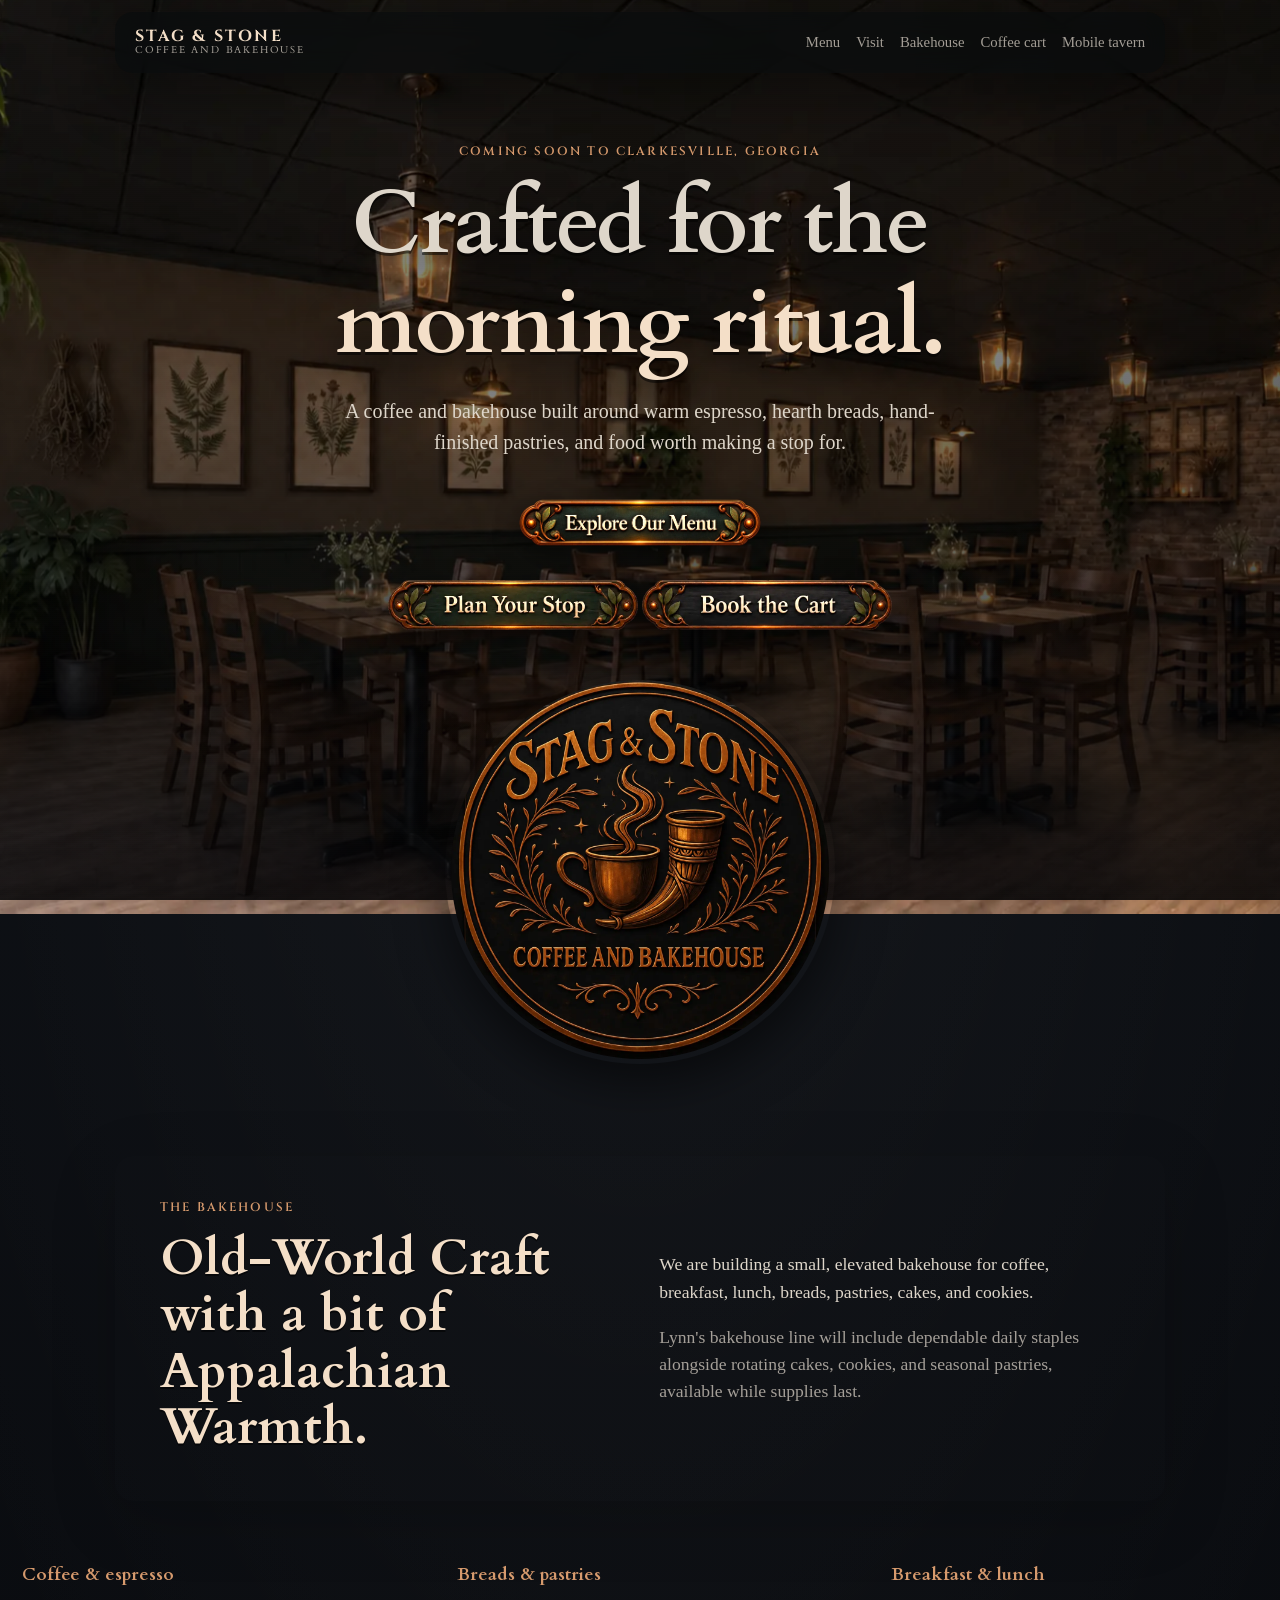
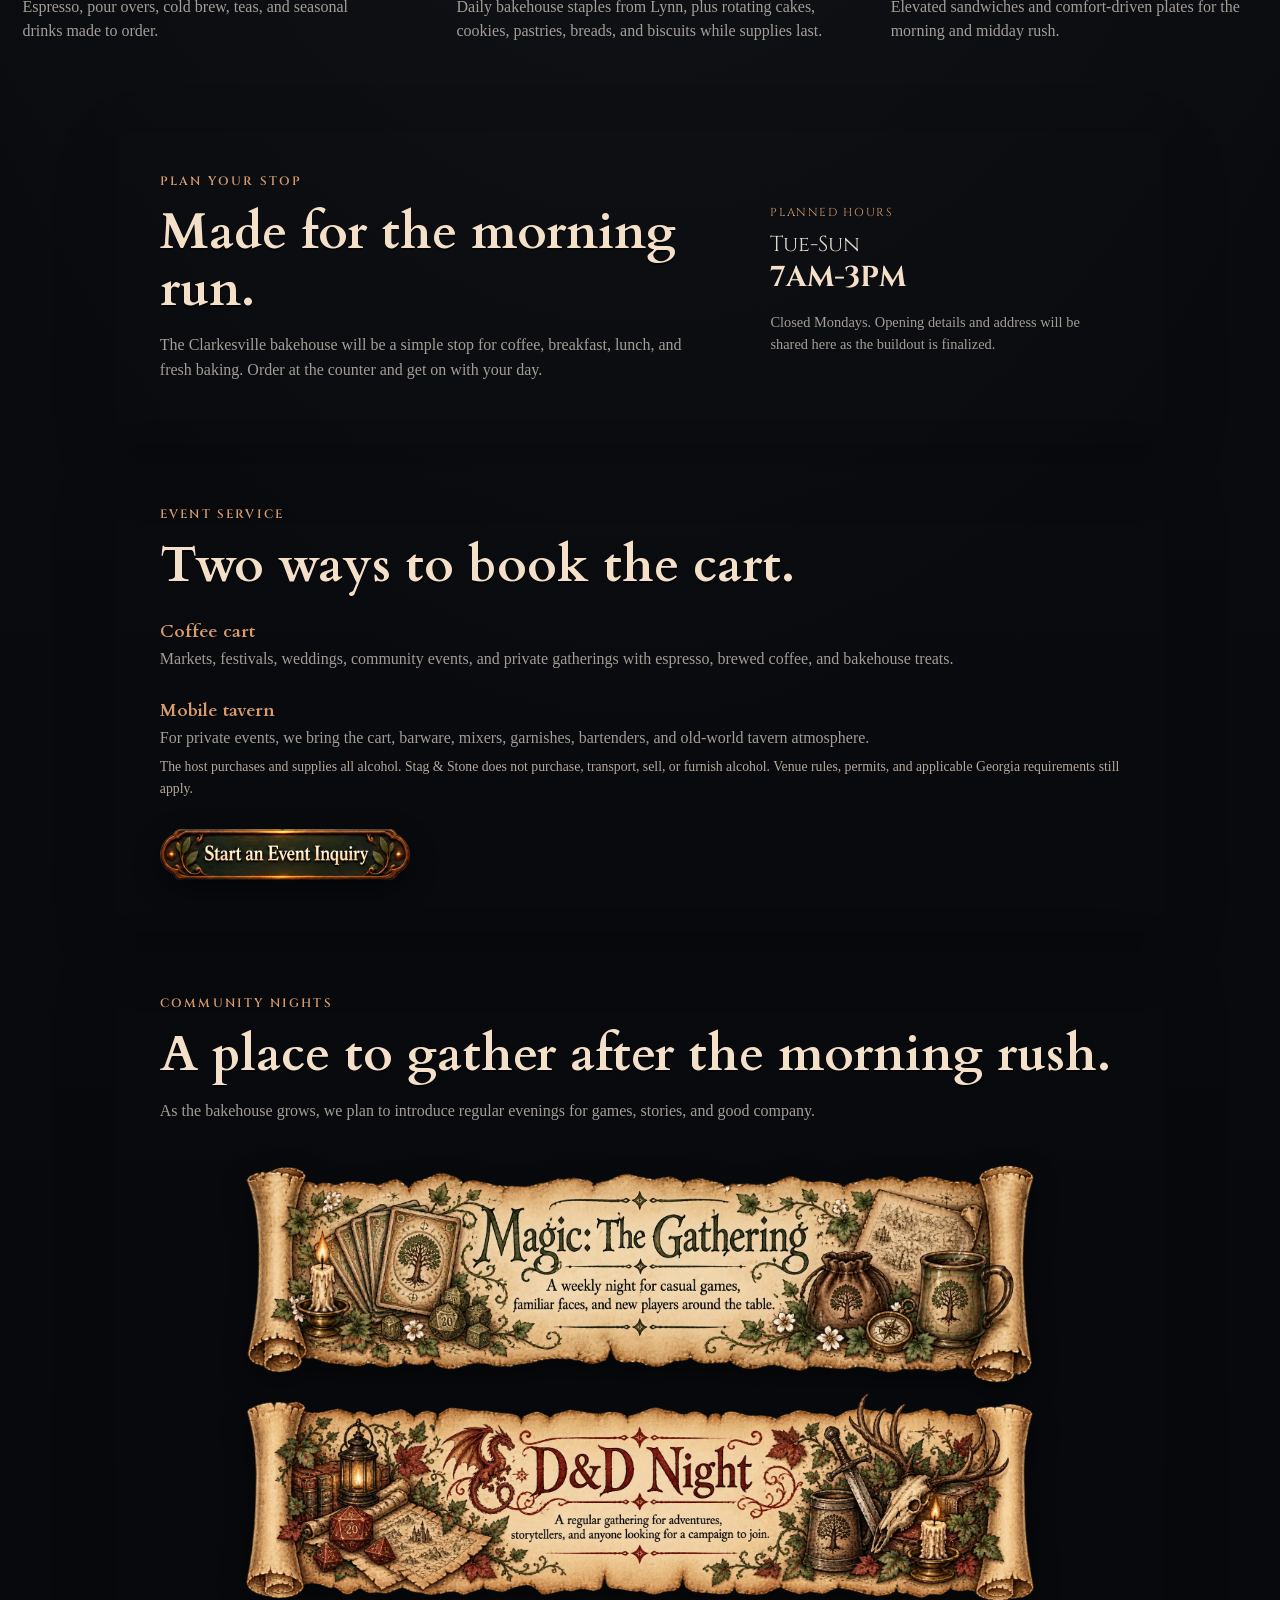
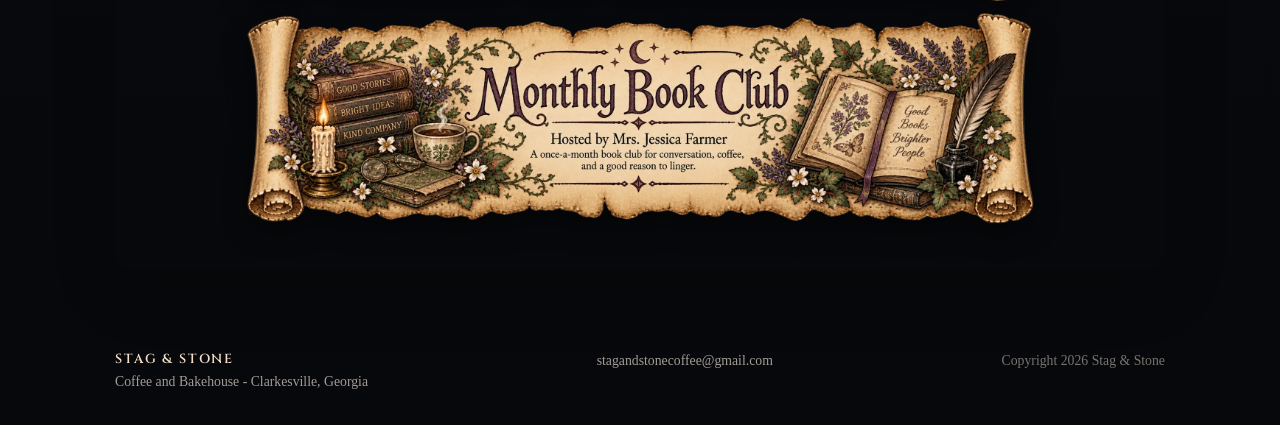
==== index.html @ 7a2a57c0 "Use matching Explore Our Menu WebP sticker on homepage" ====
<!doctype html>
<html lang="en">
<head>
  <meta charset="utf-8" />
  <meta name="viewport" content="width=device-width, initial-scale=1, viewport-fit=cover" />

  <title>Stag &amp; Stone Coffee and Bakehouse | Clarkesville, Georgia</title>

  <meta
    name="description"
    content="Stag & Stone Coffee and Bakehouse is a takeaway-first Appalachian bakehouse coming soon to Clarkesville, Georgia, with elevated coffee, breads, pastries, breakfast, lunch, and event carts."
  />

  <meta name="theme-color" content="#14120f" />

  <link rel="canonical" href="https://stagandstonecoffee.com/" />

  <link rel="icon" type="image/webp" href="stag-thumbs/favicon.webp" />
  <link rel="apple-touch-icon" href="stag-thumbs/icon-192.webp" />
  <link rel="manifest" href="manifest.webmanifest" />

  <link rel="preconnect" href="https://fonts.googleapis.com" />
  <link rel="preconnect" href="https://fonts.gstatic.com" crossorigin />

  <link
    href="https://fonts.googleapis.com/css2?family=Cinzel:wght@500;600;700&family=Cardo:wght@400;700&display=swap"
    rel="stylesheet"
  />

  <link rel="stylesheet" href="styles.css?v=4" />
</head>

<body>

  <!-- Background -->
  <div class="page-bg" aria-hidden="true"></div>
  <div class="veil" aria-hidden="true"></div>

  <!-- Floating dust -->
  <div class="dust" aria-hidden="true">
    <span></span>
    <span></span>
    <span></span>
    <span></span>
    <span></span>
    <span></span>
    <span></span>
    <span></span>
    <span></span>
    <span></span>
    <span></span>
    <span></span>
  </div>


  <!-- =====================================================
       HEADER
       ===================================================== -->

  <header class="site-header">

    <a
      class="brand"
      href="#top"
      aria-label="Stag and Stone home"
    >
      <span class="brand-name">Stag &amp; Stone</span>
      <span class="brand-sub">Coffee and Bakehouse</span>
    </a>

    <nav class="nav" aria-label="Primary navigation">
      <a href="menu.html">Menu</a>
      <a href="#visit">Visit</a>
      <a href="bakehouse.html">Bakehouse</a>
      <a href="coffee-cart.html">Coffee cart</a>
      <a href="mobile-tavern.html">Mobile tavern</a>
    </nav>

  </header>


  <!-- =====================================================
       MAIN
       ===================================================== -->

  <main id="top">


    <!-- =====================================================
         HERO
         ===================================================== -->

    <section class="hero section-shell">

      <div class="hero-copy">

        <p class="eyebrow">
          Coming soon to Clarkesville, Georgia
        </p>

        <h1>
          Crafted for the<br />
          <em>morning ritual.</em>
        </h1>

        <p class="hero-lede">
          A coffee and bakehouse built around warm espresso,
          hearth breads, hand-finished pastries, and food worth
          making a stop for.
        </p>

        <div class="hero-primary-action">
          <a class="image-button" href="menu.html">
            <img
              src="stag-buttons/menu-button.webp"
              alt="Explore our menu"
            />
          </a>
        </div>

        <div class="hero-actions">

          <a
            class="image-button"
            href="#visit"
          >
            <img
              src="stag-buttons/plan-your-stop.webp"
              alt="Plan your stop"
            />
          </a>

          <a
            class="image-button"
            href="#events"
          >
            <img
              src="stag-buttons/book-the-cart.webp"
              alt="Book the cart"
            />
          </a>

        </div>

      </div>


      <div
        class="hero-mark"
        aria-label="Stag and Stone Coffee and Bakehouse"
      >
        <img
          src="assets/s&amp;s-logo-new.webp"
          alt="Stag and Stone Coffee and Bakehouse"
        />
      </div>

    </section>


    <!-- =====================================================
         BAKEHOUSE INTRO
         ===================================================== -->

    <section
      class="section-shell intro"
      id="bakehouse"
    >

      <div class="section-heading">

        <p class="eyebrow">
          The bakehouse
        </p>

        <h2>
          Old-World Craft with a bit of Appalachian Warmth.
        </h2>

      </div>


      <div class="intro-copy">

        <p>
          We are building a small, elevated bakehouse for
          coffee, breakfast, lunch, breads, pastries, cakes,
          and cookies.
        </p>

        <p class="muted">
          Lynn's bakehouse line will include dependable daily
          staples alongside rotating cakes, cookies, and seasonal
          pastries, available while supplies last.
        </p>

      </div>

    </section>


    <!-- =====================================================
         WHAT WE SERVE
         ===================================================== -->

    <section
      class="section-shell cards"
      aria-label="What we serve"
    >

      <article class="card">

        <h3>
          Coffee &amp; espresso
        </h3>

        <p>
          Espresso, pour overs, cold brew, teas, and seasonal
          drinks made to order.
        </p>

      </article>


      <article class="card">

        <h3>
          Breads &amp; pastries
        </h3>

        <p>
          Daily bakehouse staples from Lynn, plus rotating cakes,
          cookies, pastries, breads, and biscuits while supplies last.
        </p>

      </article>


      <article class="card">

        <h3>
          Breakfast &amp; lunch
        </h3>

        <p>
          Elevated sandwiches and comfort-driven plates for the
          morning and midday rush.
        </p>

      </article>

    </section>


    <!-- =====================================================
         VISIT
         ===================================================== -->

    <section
      class="section-shell visit-block"
      id="visit"
    >

      <div>

        <p class="eyebrow">
          Plan your stop
        </p>

        <h2>
          Made for the morning run.
        </h2>

        <p class="muted">
          The Clarkesville bakehouse will be a simple stop for
          coffee, breakfast, lunch, and fresh baking. Order at
          the counter and get on with your day.
        </p>

      </div>


      <div class="hours-card">

        <p class="hours-label">
          Planned hours
        </p>

        <p class="hours">
          Tue-Sun<br />
          <strong>7AM-3PM</strong>
        </p>

        <p class="muted small">
          Closed Mondays. Opening details and address will be shared here as the
          buildout is finalized.
        </p>

      </div>

    </section>


    <!-- =====================================================
         EVENT SERVICE
         ===================================================== -->

    <section
      class="section-shell events-block"
      id="events"
    >

      <div class="events-copy">

        <p class="eyebrow">
          Event service
        </p>

        <h2>
          Two ways to book the cart.
        </h2>


        <div class="event-option">

          <h3>
            Coffee cart
          </h3>

          <p>
            Markets, festivals, weddings, community events, and
            private gatherings with espresso, brewed coffee, and
            bakehouse treats.
          </p>

        </div>


        <div class="event-option">

          <h3>
            Mobile tavern
          </h3>

          <p>
            For private events, we bring the cart, barware, mixers,
            garnishes, bartenders, and old-world tavern atmosphere.
          </p>

          <p class="fine-print">
            The host purchases and supplies all alcohol.
            Stag &amp; Stone does not purchase, transport, sell,
            or furnish alcohol. Venue rules, permits, and applicable
            Georgia requirements still apply.
          </p>

        </div>


        <a
          class="image-button image-button-inline"
          href="mailto:stagandstonecoffee@gmail.com?subject=Stag%20%26%20Stone%20Event%20Inquiry"
        >
          <img
            src="stag-buttons/start-event-inquiry.webp"
            alt="Start an event inquiry"
          />
        </a>

      </div>

    </section>


    <!-- =====================================================
         COMMUNITY NIGHTS
         ===================================================== -->

    <section
      class="section-shell events-block community-block"
      id="community"
    >

      <div class="events-copy community-copy">

        <p class="eyebrow">
          Community nights
        </p>

        <h2>
          A place to gather after the morning rush.
        </h2>

        <p class="muted">
          As the bakehouse grows, we plan to introduce regular
          evenings for games, stories, and good company.
        </p>


        <!-- Community scrolls -->

        <div class="community-scrolls">

          <div
            class="community-scroll"
            data-mobile-poster="assets/mtg-night-mobile.webp"
            data-poster-alt="Magic: The Gathering community night"
          >
            <img
              src="assets/mtg-night.webp"
              alt="Magic: The Gathering — a weekly night for casual games, familiar faces, and new players around the table."
              loading="lazy"
            />
          </div>


          <div
            class="community-scroll"
            data-mobile-poster="assets/dnd-night-mobile.webp"
            data-poster-alt="Dungeons and Dragons community night"
          >
            <img
              src="assets/dnd-night.webp"
              alt="Dungeons and Dragons Night — a regular gathering for adventurers, storytellers, and anyone looking for a campaign to join."
              loading="lazy"
            />
          </div>


          <div
            class="community-scroll"
            data-mobile-poster="assets/book-club-mobile.webp"
            data-poster-alt="Monthly Book Club hosted by Mrs. Jessica Farmer"
          >
            <img
              src="assets/book-club.webp"
              alt="Monthly Book Club hosted by Mrs. Jessica Farmer — conversation, coffee, and a good reason to linger."
              loading="lazy"
            />
          </div>

        </div>

      </div>

    </section>

  </main>


  <!-- =====================================================
       MOBILE COMMUNITY MODAL
       ===================================================== -->

  <div
    class="community-modal"
    id="community-modal"
    aria-hidden="true"
  >

    <div
      class="community-modal-backdrop"
      data-community-close
    ></div>

    <div
      class="community-modal-dialog"
      role="dialog"
      aria-modal="true"
      aria-label="Community night details"
    >

      <button
        class="community-modal-close"
        type="button"
        aria-label="Close community night details"
      >
        <img
          src="assets/x-button.webp"
          alt=""
          aria-hidden="true"
        />
      </button>

      <div class="community-modal-scroll">

        <img
          class="community-modal-poster"
          id="community-modal-poster"
          src=""
          alt=""
        />

      </div>

    </div>

  </div>


  <!-- =====================================================
       FOOTER
       ===================================================== -->

  <footer class="site-footer">

    <div>

      <span class="footer-brand">
        STAG &amp; STONE
      </span>

      <span class="footer-sub">
        Coffee and Bakehouse - Clarkesville, Georgia
      </span>

    </div>


    <a href="mailto:stagandstonecoffee@gmail.com">
      stagandstonecoffee@gmail.com
    </a>


    <span class="copyright">
      Copyright <span id="year"></span> Stag &amp; Stone
    </span>

  </footer>


  <!-- =====================================================
       JS
       ===================================================== -->

  <script>
    document.getElementById("year").textContent =
      new Date().getFullYear();


    /* =====================================================
       MOBILE COMMUNITY NIGHT MODAL
       ===================================================== */

    const communityModal =
      document.getElementById("community-modal");

    const communityModalPoster =
      document.getElementById("community-modal-poster");

    const communityModalClose =
      document.querySelector(".community-modal-close");

    const communityModalBackdrop =
      document.querySelector(".community-modal-backdrop");

    const communityScrolls =
      document.querySelectorAll(".community-scroll");

    const communityMobileQuery =
      window.matchMedia("(max-width: 540px)");

    let lastCommunityTrigger = null;


    function openCommunityModal(scroll) {

      if (!communityMobileQuery.matches) {
        return;
      }

      const posterSource =
        scroll.dataset.mobilePoster;

      const posterAlt =
        scroll.dataset.posterAlt ||
        "Community night details";

      if (!posterSource) {
        return;
      }

      lastCommunityTrigger = scroll;

      communityModalPoster.src =
        posterSource;

      communityModalPoster.alt =
        posterAlt;

      communityModal.classList.add("is-open");

      communityModal.setAttribute(
        "aria-hidden",
        "false"
      );

      document.body.classList.add(
        "community-modal-open"
      );

      communityModalClose.focus();
    }


    function closeCommunityModal() {

      if (
        !communityModal.classList.contains("is-open")
      ) {
        return;
      }

      communityModal.classList.remove("is-open");

      communityModal.setAttribute(
        "aria-hidden",
        "true"
      );

      document.body.classList.remove(
        "community-modal-open"
      );

      communityModalPoster.src = "";
      communityModalPoster.alt = "";

      if (
        lastCommunityTrigger &&
        communityMobileQuery.matches
      ) {
        lastCommunityTrigger = null;
      }
    }


    communityScrolls.forEach((scroll) => {

      scroll.addEventListener(
        "click",
        function () {
          openCommunityModal(scroll);
        }
      );

    });


    communityModalClose.addEventListener(
      "click",
      closeCommunityModal
    );


    communityModalBackdrop.addEventListener(
      "click",
      closeCommunityModal
    );


    document.addEventListener(
      "keydown",
      function (event) {

        if (
          event.key === "Escape" &&
          communityModal.classList.contains("is-open")
        ) {
          closeCommunityModal();
        }

      }
    );


    communityMobileQuery.addEventListener(
      "change",
      function (event) {

        if (
          !event.matches &&
          communityModal.classList.contains("is-open")
        ) {
          closeCommunityModal();
        }

      }
    );

  </script>

  <script src="site-refresh.js?v=2"></script>
</body>
</html>
---- styles.css ----
:root {
  --ink: #ded6ca;
  --muted: rgba(222, 214, 202, .72);
  --copper-light: #f4dfc8;
  --copper: #d69a6d;
  --copper-dark: #89442f;
  --bg: #07080b;
  --panel: rgba(6, 8, 10, .67);
  --line: rgba(230, 191, 154, .22);
  --max: 1050px;
  --radius: 18px;
}

* {
  box-sizing: border-box;
}

html {
  scroll-behavior: smooth;
}

body {
  min-width: 320px;
  margin: 0;
  overflow-x: hidden;
  color: var(--ink);
  background:
    radial-gradient(
      120% 90% at 50% 12%,
      rgba(255,255,255,.05),
      transparent 60%
    ),
    linear-gradient(
      180deg,
      #0b0e13,
      var(--bg)
    );
  font-family: ui-serif, Georgia, "Times New Roman", serif;
  line-height: 1.55;
}

body::before {
  content: "";
  position: fixed;
  inset: 0;
  z-index: -1;
  pointer-events: none;
  opacity: .13;
  background:
    repeating-linear-gradient(
      0deg,
      rgba(255,255,255,.03) 0 1px,
      rgba(0,0,0,.03) 1px 2px
    ),
    repeating-linear-gradient(
      90deg,
      rgba(255,255,255,.02) 0 1px,
      rgba(0,0,0,.02) 1px 3px
    );
}


/* =========================================================
   PAGE BACKGROUNDS
   ========================================================= */

.page-bg {
  position: fixed;
  inset: 0;
  z-index: -4;
  background:
    url("assets/inside-web-bg.webp")
    center / cover no-repeat;
  filter:
    brightness(1.16)
    saturate(.92)
    contrast(1.02);
  transform: scale(1.03);
}

.cart-page .page-bg {
  background-image: url("assets/coffee-mobile-bg.png");
}

.tavern-page .page-bg {
  background-image: url("assets/mobile-tavern-bg.webp");
}

.veil {
  position: fixed;
  inset: 0;
  z-index: -3;
  background:
    linear-gradient(
      180deg,
      rgba(3,4,5,.34),
      rgba(5,6,8,.62) 78%,
      rgba(7,8,11,.82) 100%
    );
}

.veil::after {
  content: "";
  position: absolute;
  inset: 0;
  background:
    radial-gradient(
      circle at 50% 15%,
      transparent 0 32%,
      rgba(0,0,0,.30) 84%
    );
}


/* =========================================================
   DUST
   ========================================================= */

.dust {
  position: fixed;
  inset: 0;
  z-index: 8;
  pointer-events: none;
  overflow: hidden;
}

.dust span {
  position: absolute;
  border-radius: 50%;
  opacity: 0;
  animation:
    dustFloat 24s linear infinite,
    dustColor 6s ease-in-out infinite;
  will-change: transform, opacity, background;
}

.dust span:nth-child(1) {
  top: 12%;
  left: 18%;
  --i: 1;
}

.dust span:nth-child(2) {
  top: 28%;
  left: 72%;
  --i: 2;
}

.dust span:nth-child(3) {
  top: 46%;
  left: 35%;
  --i: 3;
}

.dust span:nth-child(4) {
  top: 60%;
  left: 10%;
  --i: 4;
}

.dust span:nth-child(5) {
  top: 70%;
  left: 55%;
  --i: 5;
}

.dust span:nth-child(6) {
  top: 18%;
  left: 50%;
  --i: 6;
}

.dust span:nth-child(7) {
  top: 40%;
  left: 82%;
  --i: 7;
}

.dust span:nth-child(8) {
  top: 78%;
  left: 28%;
  --i: 8;
}

.dust span:nth-child(9) {
  top: 32%;
  left: 5%;
  --i: 9;
}

.dust span:nth-child(10) {
  top: 84%;
  left: 68%;
  --i: 10;
}

.dust span:nth-child(11) {
  top: 8%;
  left: 40%;
  --i: 11;
}

.dust span:nth-child(12) {
  top: 52%;
  left: 92%;
  --i: 12;
}

.dust span:nth-child(1),
.dust span:nth-child(4),
.dust span:nth-child(9) {
  width: 2px;
  height: 2px;
  background: rgba(255,255,255,.6);
  box-shadow: 0 0 4px rgba(255,255,255,.45);
  filter: blur(.6px);
  animation-duration: 28s, 8s;
  animation-delay:
    calc(-1s * var(--i)),
    calc(-1s * var(--i));
}

.dust span:nth-child(2),
.dust span:nth-child(5),
.dust span:nth-child(7),
.dust span:nth-child(10) {
  width: 3px;
  height: 3px;
  background: rgba(245,225,185,.8);
  box-shadow: 0 0 6px rgba(245,225,185,.55);
  animation-duration: 24s, 6s;
  animation-delay:
    calc(-1.5s * var(--i)),
    calc(-1s * var(--i));
}

.dust span:nth-child(3),
.dust span:nth-child(6),
.dust span:nth-child(8),
.dust span:nth-child(11),
.dust span:nth-child(12) {
  width: 5px;
  height: 5px;
  background: rgba(250,235,200,.9);
  box-shadow:
    0 0 10px rgba(250,235,200,.85),
    0 0 18px rgba(0,0,0,.6);
  filter: blur(0);
  animation-duration: 20s, 6s;
  animation-delay:
    calc(-2s * var(--i)),
    calc(-1s * var(--i));
}

@keyframes dustFloat {
  0% {
    transform: translate3d(0,0,0) scale(.8);
    opacity: 0;
  }

  10% {
    opacity: 1;
  }

  50% {
    opacity: .55;
    transform: translate3d(30px,-40px,0) scale(1);
  }

  100% {
    transform: translate3d(90px,-140px,0) scale(1.1);
    opacity: 0;
  }
}

@keyframes dustColor {
  0% {
    background: rgba(255,255,255,.9);
  }

  25% {
    background: rgba(250,230,180,.9);
  }

  50% {
    background: rgba(255,255,255,.8);
  }

  75% {
    background: rgba(250,230,180,.9);
  }

  100% {
    background: rgba(255,255,255,.9);
  }
}


/* =========================================================
   GLOBAL
   ========================================================= */

a {
  color: inherit;
}

.site-header,
.hero,
.intro,
.visit-block,
.events-block,
.story-block,
.service-grid,
.service-section,
.tavern-stage {
  width: min(var(--max), calc(100% - 2rem));
  margin-left: auto;
  margin-right: auto;
}


/* =========================================================
   BAKEHOUSE PAGE SHELL
   ========================================================= */

.bakehouse-page .section-shell {
  width: min(var(--max), calc(100% - 2rem));
  margin-left: auto;
  margin-right: auto;
}


/* =========================================================
   BAKEHOUSE — OPEN / PANEL-FREE LAYOUT

   bakehouse.html contains older page-specific panel styles.
   These rules intentionally override them so the page
   content sits directly over the Bakehouse background.
   Individual bake carousel cards remain intact.
   ========================================================= */

.bakehouse-page .bakehouse-hero-inner {
  padding: 0;

  border: 0;
  border-radius: 0;

  background: transparent;

  backdrop-filter: none;
  -webkit-backdrop-filter: none;

  box-shadow: none;
}

.bakehouse-page .order-card {
  padding: 0;

  border: 0;
  border-radius: 0;

  background: transparent;

  backdrop-filter: none;
  -webkit-backdrop-filter: none;

  box-shadow: none;
}


/* =========================================================
   HEADER
   ========================================================= */

.site-header {
  position: sticky;
  top: 12px;
  z-index: 10;
  display: flex;
  justify-content: space-between;
  align-items: center;
  gap: 1.5rem;
  margin-top: 12px;
  padding: 1rem 1.25rem;
  border: 0;
  border-radius: var(--radius);
  background: rgba(9, 12, 13, .64);
  backdrop-filter: blur(12px);
  -webkit-backdrop-filter: blur(12px);
  box-shadow: 0 18px 60px rgba(0,0,0,.45);
}

.brand {
  display: grid;
  text-decoration: none;
  text-transform: uppercase;
  letter-spacing: .14em;
}

.brand-name {
  color: var(--copper-light);
  font: 700 1rem/1.05 Cinzel, serif;
}

.brand-sub {
  color: var(--muted);
  font: .62rem/1.2 Cardo, serif;
  letter-spacing: .18em;
}

.nav {
  display: flex;
  flex-wrap: wrap;
  justify-content: flex-end;
  gap: 1rem;
  color: var(--muted);
  font-size: .92rem;
}

.nav a {
  text-decoration: none;
}

.nav a:hover,
.nav a:focus-visible,
.nav a[aria-current="page"] {
  color: var(--copper-light);
}


/* =========================================================
   HERO / TYPOGRAPHY
   ========================================================= */

.hero,
.service-hero,
.tavern-stage {
  min-height: min(720px, calc(100vh - 90px));
  display: grid;
  align-items: center;
  padding: 4.5rem 2rem;
  text-align: center;
}

.hero-copy,
.service-hero-copy {
  width: min(760px, 100%);
  margin: auto;
}

.eyebrow {
  margin: 0 0 .9rem;
  color: var(--copper);
  font: 600 .76rem/1.2 Cinzel, serif;
  letter-spacing: .18em;
  text-transform: uppercase;
}

h1,
h2,
h3 {
  margin: 0;
  font-family: Cardo, Georgia, serif;
  font-weight: 700;
  line-height: 1.12;
  text-transform: none;
}

h1 {
  font-size: clamp(2.9rem, 7vw, 5.8rem);
  letter-spacing: -.02em;
  text-shadow:
    0 3px 0 rgba(0,0,0,.5),
    0 18px 34px rgba(0,0,0,.65);
}

h1 em {
  color: var(--copper-light);
  font-style: normal;
}

h2 {
  color: var(--copper-light);
  font-size: clamp(1.8rem, 4vw, 3.15rem);
  text-shadow: 0 2px 0 rgba(0,0,0,.55);
}

h3 {
  color: var(--copper);
  font-size: 1.1rem;
}

.hero-lede {
  max-width: 620px;
  margin: 1.35rem auto 0;
  color: var(--ink);
  font-size: clamp(1.05rem, 1.7vw, 1.25rem);
}

.hero-mark {
  width: clamp(280px, 34vw, 390px);
  margin: 2.25rem auto 0;
  padding: .35rem;
  border: 0;
  border-radius: 50%;
  background: transparent;
  box-shadow: 0 18px 48px rgba(0,0,0,.52);
}

.hero-mark img {
  display: block;
  width: 100%;
  height: auto;
  border-radius: 50%;
}


/* =========================================================
   IMAGE BUTTONS
   ========================================================= */

.image-button {
  display: inline-block;
  width: clamp(180px, 24vw, 250px);
  line-height: 0;
  text-decoration: none;
  filter:
    brightness(1.14)
    saturate(1.08)
    drop-shadow(0 9px 14px rgba(0,0,0,.46));
  transition:
    transform .2s ease,
    filter .2s ease;
}

.image-button img {
  display: block;
  width: 100%;
  height: auto;
}

.image-button:hover,
.image-button:focus-visible {
  transform: translateY(-3px) scale(1.015);
  filter:
    brightness(1.24)
    saturate(1.12)
    drop-shadow(0 12px 18px rgba(0,0,0,.54));
}

.image-button-inline {
  margin-top: 1rem;
}



/* Match the homepage menu CTA to the existing ornate sticker buttons. */
.hero-primary-action {
  display: flex;
  justify-content: center;
  margin-top: 1.7rem;
}

.hero .hero-actions {
  margin-top: .7rem;
}

@media (max-width: 540px) {
  .hero-primary-action {
    margin-top: 1.35rem;
  }
}

/* =========================================================
   STANDARD BUTTONS
   ========================================================= */

.button {
  display: inline-flex;
  align-items: center;
  justify-content: center;
  min-height: 2.8rem;
  padding: .7rem 1.1rem;
  border: 0;
  border-radius: 999px;
  font: 600 .76rem/1 Cinzel, serif;
  letter-spacing: .09em;
  text-decoration: none;
  text-transform: uppercase;
  transition:
    transform .2s ease,
    background .2s ease;
}

.button:hover,
.button:focus-visible {
  transform: translateY(-2px);
}

.button-copper {
  color: #17100c;
  background: var(--copper);
}

.button-copper:hover,
.button-copper:focus-visible {
  background: var(--copper-light);
}

.button-quiet {
  color: var(--ink);
  background: rgba(4,6,8,.44);
}

.button-quiet:hover,
.button-quiet:focus-visible {
  background: rgba(49,62,52,.66);
}


/* =========================================================
   HOME / GENERAL SECTIONS
   ========================================================= */

.intro,
.visit-block,
.events-block,
.story-block,
.service-section,
.tavern-stage,
.service-hero-copy {
  margin-top: 1.25rem;
  padding: clamp(1.35rem, 4vw, 2.8rem);
  border: 0;
  border-radius: var(--radius);
  background: transparent;
  box-shadow: 0 18px 65px rgba(0,0,0,.18);
}

.intro {
  display: grid;
  grid-template-columns: 1fr 1fr;
  gap: 2.4rem;
  align-items: center;
}

.intro-copy {
  max-width: 480px;
  font-size: 1.1rem;
}

.muted {
  color: var(--muted);
}

.cards,
.service-grid {
  display: grid;
  grid-template-columns: repeat(3, 1fr);
  gap: 1.4rem;
  margin-top: 1.25rem;
  overflow: hidden;
  border: 0;
  border-radius: var(--radius);
  background: transparent;
}

.card,
.service-card {
  min-height: 190px;
  padding: 1.4rem;
  background: transparent;
}

.card h3,
.service-card h3 {
  margin-top: 1.4rem;
}

.card p,
.service-card p {
  margin: .6rem 0 0;
  color: var(--muted);
}

.visit-block {
  display: grid;
  grid-template-columns: 1.2fr .8fr;
  gap: 2rem;
  align-items: center;
}

.visit-block h2,
.events-copy h2,
.story-copy h2,
.service-section h2 {
  margin-bottom: .85rem;
}

.hours-card {
  padding: 1.35rem;
  border-left: 0;
  background: transparent;
}

.hours-label {
  margin: 0;
  color: var(--copper);
  font: .72rem Cinzel, serif;
  letter-spacing: .14em;
  text-transform: uppercase;
}

.hours {
  margin: .7rem 0;
  font: 1.35rem/1.3 Cinzel, serif;
}

.hours strong {
  color: var(--copper-light);
  font-size: 1.8rem;
}

.small {
  font-size: .9rem;
}

.events-block,
.story-block {
  display: block;
}

.event-option {
  padding: .9rem 0;
}

.event-option p {
  margin: .35rem 0 0;
  color: var(--muted);
}

.fine-print {
  color: #b6a89b !important;
  font-size: .86rem !important;
}


/* =========================================================
   FOOTER
   ========================================================= */

.site-footer {
  display: flex;
  flex-wrap: wrap;
  justify-content: space-between;
  gap: 1rem 2rem;
  width: min(var(--max), calc(100% - 2rem));
  margin: 3.5rem auto 0;
  padding: 1.6rem 0 2rem;
  border-top: 0;
  color: var(--muted);
  font-size: .86rem;
}

.footer-brand {
  display: block;
  color: var(--copper-light);
  font: 600 .82rem Cinzel, serif;
  letter-spacing: .14em;
}

.footer-sub {
  display: block;
  margin-top: .2rem;
}

.site-footer a {
  text-decoration: none;
}

.site-footer a:hover,
.site-footer a:focus-visible {
  color: var(--copper-light);
}

.copyright {
  color: rgba(222,214,202,.52);
}


/* =========================================================
   SERVICE PAGES
   ========================================================= */

.service-page .service-hero {
  min-height: min(650px, calc(100vh - 90px));
  align-items: center;
  text-align: center;
}

.service-page .service-hero-copy {
  margin: auto;
}

.service-page .service-hero-copy .hero-lede {
  margin-left: auto;
}

.service-page .hero-actions {
  justify-content: center;
}

.tavern-stage {
  min-height: min(650px, calc(100vh - 90px));
  margin-top: 1.25rem;
  background: transparent;
}

.tavern-stage .service-hero-copy {
  margin: 0 auto;
  text-align: center;
  background: transparent;
}

.tavern-stage .hero-lede {
  margin-left: auto;
}

.tavern-stage .hero-actions {
  justify-content: center;
}

.service-columns {
  display: grid;
  grid-template-columns: 1fr 1fr;
  gap: 2.5rem;
  align-items: start;
}

.service-list {
  margin: 0;
  padding: 0;
  list-style: none;
}

.service-list li {
  padding: .65rem 0;
  color: var(--muted);
}

.service-list li + li {
  margin-top: .2rem;
}

.legal-note {
  margin-top: 1rem;
  padding: .9rem 0;
  background: transparent;
  color: var(--muted);
  font-size: .88rem;
}


/* =========================================================
   ACCESSIBILITY
   ========================================================= */

:focus-visible {
  outline: 2px solid var(--copper-light);
  outline-offset: 4px;
}


/* =========================================================
   MENU PAGE
   ========================================================= */

.menu-page {
  --menu-ink: #27281e;
  --menu-muted: #565747;
  --menu-green: #465438;
  --menu-green-dark: #29351f;
  --menu-gold: #866c43;
}


/* Menu background */

.menu-page .page-bg {
  background-image: url("assets/menu-page-bg.webp");
  background-position: center top;
  background-size: cover;
  background-repeat: no-repeat;

  filter:
    brightness(1.04)
    saturate(.94)
    contrast(.98);

  transform: scale(1.015);
}


/* Keep the generated artwork visible */

.menu-page .veil {
  background:
    linear-gradient(
      180deg,
      rgba(245,238,220,.01),
      rgba(229,217,192,.045)
    );
}

.menu-page .veil::after {
  display: none;
}

.menu-page::before {
  opacity: .025;
}


/* Header remains dark */

.menu-page .site-header {
  background: rgba(12, 16, 13, .76);

  backdrop-filter: blur(14px);
  -webkit-backdrop-filter: blur(14px);

  box-shadow:
    0 15px 42px rgba(32,25,16,.30);
}


/* =========================================================
   MENU HERO
   ========================================================= */

.menu-hero {
  width: min(var(--max), calc(100% - 2rem));
  margin: 0 auto;

  padding:
    clamp(4.5rem, 9vw, 7rem)
    1.5rem
    2.5rem;

  text-align: center;
}

.menu-hero .eyebrow {
  color: var(--menu-green);
}

.menu-hero h1 {
  color: var(--menu-green-dark);

  font-size:
    clamp(3.1rem, 8vw, 5.8rem);

  text-shadow:
    0 1px 0 rgba(255,255,255,.45),
    0 6px 20px rgba(70,55,30,.14);
}

.menu-hero-copy {
  width: min(620px, 100%);
  margin: 1rem auto 0;

  color: var(--menu-muted);

  font-family:
    Cardo,
    Georgia,
    serif;

  font-size: 1.08rem;
}


/* =========================================================
   MENU CATEGORY NAVIGATION
   ========================================================= */

.menu-jump-wrap {
  position: sticky;
  top: 102px;
  z-index: 9;

  width: min(900px, calc(100% - 3rem));

  margin:
    0
    auto
    2rem;
}

.menu-jump {
  display: flex;
  justify-content: center;
  align-items: center;

  gap: .35rem 1rem;

  padding: .58rem 1rem;

  overflow-x: auto;

  border:
    1px solid
    rgba(221,203,168,.12);

  border-radius: 999px;

  background:
    rgba(18,22,17,.58);

  backdrop-filter: blur(10px);
  -webkit-backdrop-filter: blur(10px);

  box-shadow:
    0 6px 18px rgba(36,28,17,.14);

  scrollbar-width: none;
}

.menu-jump::-webkit-scrollbar {
  display: none;
}

.menu-jump a {
  flex: 0 0 auto;

  color:
    rgba(244,236,220,.88);

  font:
    600
    .64rem/1
    Cinzel,
    serif;

  letter-spacing: .1em;

  text-decoration: none;
  text-transform: uppercase;
  white-space: nowrap;

  transition:
    color .2s ease,
    transform .2s ease,
    text-shadow .2s ease;
}

.menu-jump a:hover,
.menu-jump a:focus-visible {
  color: #fff4dd;

  transform:
    translateY(-1px);

  text-shadow:
    0 0 8px
    rgba(244,223,200,.24);
}


/* =========================================================
   MENU CONTENT
   ========================================================= */

.menu-shell {
  width: min(var(--max), calc(100% - 2rem));
  margin: 0 auto;
  padding-bottom: 2rem;
}

.menu-section {
  position: relative;

  margin:
    0
    0
    clamp(3rem, 7vw, 5rem);

  scroll-margin-top: 180px;
}


/* =========================================================
   MENU SECTION HEADINGS
   ========================================================= */

.menu-section-heading {
  width: min(720px, 100%);

  margin:
    0
    auto
    1.15rem;

  text-align: center;
}

.menu-section-heading .eyebrow {
  margin-bottom: .45rem;
  color: var(--menu-gold);
}

.menu-section-heading h2 {
  color: var(--menu-green-dark);

  font-size:
    clamp(2rem, 5vw, 3.2rem);

  text-shadow:
    0 1px 0 rgba(255,255,255,.38),
    0 4px 12px rgba(74,57,34,.10);
}

.menu-section-note {
  margin: .5rem auto 0;

  color: var(--menu-muted);

  font-family:
    Cardo,
    Georgia,
    serif;

  font-size: .95rem;
  font-style: italic;
}


/* =========================================================
   TRANSPARENT BLURRED MENU PANELS
   ========================================================= */

.menu-panel {
  position: relative;

  width: 100%;

  padding:
    clamp(1rem, 3vw, 2rem);

  background: transparent;

  backdrop-filter:
    blur(5px);

  -webkit-backdrop-filter:
    blur(5px);

  border: 0;
  border-radius: 24px;

  box-shadow:
    0 14px 36px rgba(68,51,29,.06);
}


/* =========================================================
   MENU CAROUSELS
   ========================================================= */

.menu-carousel {
  display: flex;
  align-items: stretch;

  width: 100%;

  gap: clamp(.9rem, 2vw, 1.4rem);

  padding:
    .65rem
    .35rem
    1.15rem;

  overflow-x: auto;
  overflow-y: visible;

  scroll-snap-type: x mandatory;
  scroll-padding-inline: .35rem;

  overscroll-behavior-x: contain;

  -webkit-overflow-scrolling: touch;

  scrollbar-width: none;
}

.menu-carousel::-webkit-scrollbar {
  display: none;
}


/* =========================================================
   MENU CAROUSEL CARDS
   Desktop: approximately three visible
   ========================================================= */

.menu-item-graphic {
  flex:
    0
    0
    calc((100% - 2.8rem) / 3);

  min-width: 0;

  display: flex;
  align-items: center;
  justify-content: center;

  padding: .3rem;

  scroll-snap-align: start;
  scroll-snap-stop: normal;

  border-radius: 18px;
}


/* =========================================================
   FINISHED MENU ARTWORK
   ========================================================= */

.menu-item-graphic img {
  display: block;

  width: 100%;
  height: auto;

  margin: auto;

  object-fit: contain;
  object-position: center;

  border-radius: 14px;

  filter:
    drop-shadow(
      1px 0 0
      rgba(54,67,39,.58)
    )
    drop-shadow(
      -1px 0 0
      rgba(54,67,39,.58)
    )
    drop-shadow(
      0 1px 0
      rgba(54,67,39,.58)
    )
    drop-shadow(
      0 -1px 0
      rgba(54,67,39,.58)
    )
    drop-shadow(
      0 7px 10px
      rgba(42,32,19,.18)
    );

  transition:
    transform .22s ease,
    filter .22s ease;
}

.menu-item-graphic:hover img {
  transform:
    translateY(-3px)
    scale(1.018);

  filter:
    drop-shadow(
      1px 0 0
      rgba(46,61,34,.72)
    )
    drop-shadow(
      -1px 0 0
      rgba(46,61,34,.72)
    )
    drop-shadow(
      0 1px 0
      rgba(46,61,34,.72)
    )
    drop-shadow(
      0 -1px 0
      rgba(46,61,34,.72)
    )
    drop-shadow(
      0 10px 13px
      rgba(42,32,19,.22)
    );
}


/* =========================================================
   APOTHECARY SECTION
   ========================================================= */

.apothecary-section {
  position: relative;
}

.apothecary-mark {
  display: block;

  margin-bottom: .45rem;

  color:
    rgba(49,65,40,.76);

  font-size: 1.1rem;

  letter-spacing: .35em;
}

.apothecary-section .menu-section-heading h2 {
  color: #314229;
}

.apothecary-panel {
  backdrop-filter:
    blur(6px);

  -webkit-backdrop-filter:
    blur(6px);
}


/* =========================================================
   AVAILABILITY NOTE
   ========================================================= */

.menu-availability {
  width: min(720px, calc(100% - 1rem));

  margin:
    1rem
    auto
    0;

  padding:
    1rem
    1.25rem;

  color: var(--menu-muted);

  text-align: center;

  font-family:
    Cardo,
    Georgia,
    serif;

  font-size: .9rem;
  font-style: italic;

  border-top:
    1px solid
    rgba(57,68,44,.24);

  border-bottom:
    1px solid
    rgba(57,68,44,.24);

  backdrop-filter: blur(4px);
  -webkit-backdrop-filter: blur(4px);
}


/* =========================================================
   MENU FOOTER
   ========================================================= */

.menu-page .site-footer {
  color:
    rgba(37,38,28,.72);
}

.menu-page .footer-brand {
  color:
    var(--menu-green-dark);
}

.menu-page .site-footer a {
  color:
    var(--menu-green-dark);
}

.menu-page .site-footer a:hover,
.menu-page .site-footer a:focus-visible {
  color:
    #182012;
}

.menu-page .copyright {
  color:
    rgba(37,38,28,.54);
}


/* =========================================================
   RESPONSIVE — TABLET
   ========================================================= */

@media (max-width: 800px) {

  .site-header {
    position: sticky;
    top: 12px;

    display: block;

    text-align: center;
  }

  .brand {
    justify-items: center;
  }

  .nav {
    justify-content: center;

    margin-top: .75rem;

    gap: .75rem;

    font-size: .85rem;
  }

  .hero,
  .service-hero,
  .tavern-stage {
    min-height: auto;

    padding:
      3.7rem
      1.2rem;
  }

  .intro,
  .visit-block,
  .service-columns {
    grid-template-columns: 1fr;
  }

  .cards,
  .service-grid {
    grid-template-columns: 1fr;
  }

  .card,
  .service-card {
    min-height: auto;
  }

  .card h3,
  .service-card h3 {
    margin-top: .9rem;
  }

  .service-page .service-hero {
    text-align: center;
  }

  .service-page .service-hero-copy .hero-lede {
    margin-left: auto;
  }

  .service-page .hero-actions {
    justify-content: center;
  }

  .image-button {
    width: min(235px, 78vw);
  }


  /* MENU */

  .menu-hero {
    padding-top: 3.6rem;
  }

  .menu-jump-wrap {
    top: 126px;
  }

  .menu-section {
    scroll-margin-top: 205px;
  }


  /* Roughly 2.15 cards visible */

  .menu-carousel {
    gap: 1rem;

    padding:
      .55rem
      .25rem
      1rem;
  }

  .menu-item-graphic {
    flex:
      0
      0
      calc((100% - 1rem) / 2.15);
  }
}


/* =========================================================
   RESPONSIVE — MOBILE BACKGROUNDS
   ========================================================= */

@media (max-width: 700px) {

  .page-bg {
    background-image:
      url("assets/inside-mobile-bg.webp");
  }

  .cart-page .page-bg {
    background-image:
      url("assets/coffee-mobile-bg.png");
  }

  .tavern-page .page-bg {
    background-image:
      url("assets/mobile-tavern-bg.webp");
  }

  .menu-page .page-bg {
    background-image:
      url("assets/menu-page-bg.webp");

    background-position:
      center top;

    background-size:
      cover;

    background-repeat:
      no-repeat;
  }
}


/* =========================================================
   RESPONSIVE — PHONE
   ========================================================= */

@media (max-width: 540px) {

  h1 {
    font-size:
      clamp(
        2.55rem,
        12vw,
        4rem
      );
  }

  .site-footer {
    flex-direction: column;
    align-items: flex-start;
  }


  /* Larger S&S hero logo on phones */

  .hero-mark {
    width: min(310px, 84vw);
    margin-top: 2.25rem;
    padding: .25rem;
  }


  /* =====================================================
     LYNN'S BAKEHOUSE MOBILE
     ===================================================== */

  .bakehouse-page .section-shell {
    width: calc(100% - 2.7rem);
    margin-left: auto;
    margin-right: auto;
  }

  .bakehouse-page .bakehouse-hero {
    width: calc(100% - 2rem);
  }

  /*
    Keep the Bakehouse hero open on mobile.
    This overrides the page-level mobile panel styling
    inside bakehouse.html.
  */

  .bakehouse-page .bakehouse-hero-inner {
    padding: 0;

    border: 0;
    border-radius: 0;

    background: transparent;

    backdrop-filter: none;
    -webkit-backdrop-filter: none;

    box-shadow: none;
  }

  /*
    Helpful Details also stays panel-free.
  */

  .bakehouse-page .order-card {
    padding: 0;

    border: 0;
    border-radius: 0;

    background: transparent;

    backdrop-filter: none;
    -webkit-backdrop-filter: none;

    box-shadow: none;
  }

  .bakehouse-page .bakes-showcase {
    overflow: visible;
  }

  .bakehouse-page .bakes-track {
    margin-right: -1.35rem;
    padding-right: 14%;
  }


  /* MENU HERO */

  .menu-hero {
    width: calc(100% - 1rem);

    padding:
      3.2rem
      .6rem
      2rem;
  }

  .menu-hero h1 {
    font-size:
      clamp(
        2.7rem,
        13vw,
        4.2rem
      );
  }

  .menu-hero-copy {
    font-size: 1rem;
  }


  /* MENU NAV */

  .menu-jump-wrap {
    width: calc(100% - 1.5rem);

    top: 130px;

    margin-bottom: 1.5rem;
  }

  .menu-jump {
    justify-content: flex-start;

    gap: .85rem;

    padding:
      .62rem
      .85rem;

    border-radius: 12px;

    background:
      rgba(18,22,17,.60);
  }

  .menu-jump a {
    font-size: .61rem;
  }


  /* MENU CONTENT */

  .menu-shell {
    width: calc(100% - 1rem);
  }

  .menu-section {
    margin-bottom: 3.5rem;

    scroll-margin-top: 210px;
  }

  .menu-section-heading {
    padding:
      0
      .6rem;
  }

  .menu-section-heading h2 {
    font-size:
      clamp(
        1.9rem,
        9vw,
        2.65rem
      );
  }

  .menu-section-note {
    font-size: .88rem;
  }


  /* MENU PANEL */

  .menu-panel {
    width: 100%;

    padding:
      .75rem
      0;

    border-radius: 18px;

    backdrop-filter:
      blur(4px);

    -webkit-backdrop-filter:
      blur(4px);
  }


  /* MENU CAROUSEL
     Approximately 1.15 cards visible */

  .menu-carousel {
    gap: .8rem;

    padding:
      .5rem
      .35rem
      1rem;

    scroll-padding-inline: .35rem;
  }

  .menu-item-graphic {
    flex:
      0
      0
      86%;

    padding:
      .2rem
      .1rem;
  }

  .menu-item-graphic img {
    width: 100%;
    max-width: none;

    border-radius: 14px;
  }


  .menu-availability {
    font-size: .84rem;
  }
}


/* =========================================================
   VERY SMALL PHONES
   ========================================================= */

@media (max-width: 380px) {

  .menu-jump-wrap {
    top: 138px;
  }

  .menu-jump {
    gap: .75rem;
  }

  .menu-item-graphic {
    flex-basis: 85%;
  }
}


/* =========================================================
   REDUCED MOTION
   ========================================================= */

@media (prefers-reduced-motion: reduce) {

  html {
    scroll-behavior: auto;
  }

  .button,
  .image-button,
  .menu-item-graphic img,
  .menu-jump a {
    transition: none;
  }

  .dust span {
    animation: none;
    opacity: .78;
  }

  .menu-item-graphic:hover img {
    transform: none;
  }
}


/* =========================================================
   COMMUNITY NIGHT SCROLLS
   ========================================================= */

.community-block {
  overflow: hidden;
}

.community-copy {
  width: 100%;
}

.community-scrolls {
  display: flex;
  flex-direction: column;
  align-items: center;

  width: 100%;

  margin-top: 2rem;

  gap: .65rem;
}

.community-scroll {
  display: flex;
  align-items: center;
  justify-content: center;

  width: 100%;

  margin: 0 auto;
}

.community-scroll img {
  display: block;

  width: min(82%, 850px);
  max-width: 100%;
  height: auto;

  margin: 0 auto;

  object-fit: contain;

  filter:
    drop-shadow(
      0 10px 14px
      rgba(0,0,0,.42)
    );

  transition:
    transform .25s ease,
    filter .25s ease;
}

.community-scroll img:hover {
  transform:
    translateY(-3px)
    scale(1.01);

  filter:
    drop-shadow(
      0 14px 18px
      rgba(0,0,0,.50)
    );
}


/* =========================================================
   COMMUNITY SCROLLS — TABLET
   ========================================================= */

@media (max-width: 800px) {

  .community-scrolls {
    margin-top: 1.6rem;
    gap: .55rem;
  }

  .community-scroll img {
    width: min(92%, 760px);
  }
}


/* =========================================================
   COMMUNITY SCROLLS — PHONE
   ========================================================= */

@media (max-width: 540px) {

  .community-scrolls {
    width: 100%;

    margin-top: 1.4rem;

    gap: .35rem;
  }

  .community-scroll {
    width: 100%;
  }

  .community-scroll img {
    width: 100%;
    max-width: 100%;
  }
}


/* =========================================================
   COMMUNITY NIGHT MOBILE MODAL
   ========================================================= */

.community-modal {
  display: none;
}


/* =========================================================
   COMMUNITY MODAL — PHONE ONLY
   ========================================================= */

@media (max-width: 540px) {

  .community-scroll {
    cursor: pointer;
    -webkit-tap-highlight-color: transparent;
    touch-action: manipulation;
  }

  body.community-modal-open {
    overflow: hidden;
  }

  .community-modal {
    position: fixed;
    inset: 0;

    z-index: 1000;

    display: flex;
    align-items: center;
    justify-content: center;

    padding:
      max(.75rem, env(safe-area-inset-top))
      .65rem
      max(.75rem, env(safe-area-inset-bottom));

    visibility: hidden;
    opacity: 0;
    pointer-events: none;

    transition:
      opacity .22s ease,
      visibility .22s ease;
  }

  .community-modal.is-open {
    visibility: visible;
    opacity: 1;
    pointer-events: auto;
  }

  .community-modal-backdrop {
    position: absolute;
    inset: 0;

    background:
      rgba(3, 4, 3, .86);

    backdrop-filter: blur(7px);
    -webkit-backdrop-filter: blur(7px);
  }

  .community-modal-dialog {
    position: relative;
    z-index: 1;

    width: min(96vw, 520px);
    height: min(94dvh, 900px);

    transform:
      translateY(10px)
      scale(.985);

    opacity: 0;

    transition:
      transform .24s ease,
      opacity .24s ease;
  }

  .community-modal.is-open
  .community-modal-dialog {
    transform:
      translateY(0)
      scale(1);

    opacity: 1;
  }

  .community-modal-scroll {
    width: 100%;
    height: 100%;

    overflow-x: hidden;
    overflow-y: auto;

    overscroll-behavior: contain;

    -webkit-overflow-scrolling: touch;

    scrollbar-width: none;
  }

  .community-modal-scroll::-webkit-scrollbar {
    display: none;
  }

  .community-modal-poster {
    display: block;

    width: 100%;
    height: auto;

    margin: 0 auto;

    object-fit: contain;

    filter:
      drop-shadow(
        0 18px 30px
        rgba(0,0,0,.62)
      );
  }

  .community-modal-close {
    position: absolute;

    top: .35rem;
    right: .35rem;

    z-index: 5;

    width: 58px;
    height: 58px;

    margin: 0;
    padding: 0;

    border: 0;
    border-radius: 50%;

    background: transparent;

    cursor: pointer;

    -webkit-tap-highlight-color: transparent;

    filter:
      drop-shadow(
        0 5px 8px
        rgba(0,0,0,.48)
      );
  }

  .community-modal-close img {
    display: block;

    width: 100%;
    height: 100%;

    object-fit: contain;
  }

  .community-modal-close:active {
    transform: scale(.93);
  }

  .community-modal-close:focus-visible {
    outline:
      2px solid
      rgba(244,223,200,.92);

    outline-offset: 3px;
  }
}


/* =========================================================
   COMMUNITY MODAL — VERY SMALL PHONES
   ========================================================= */

@media (max-width: 380px) {

  .community-modal {
    padding-left: .4rem;
    padding-right: .4rem;
  }

  .community-modal-dialog {
    width: 98vw;
    height: 94dvh;
  }

  .community-modal-close {
    width: 52px;
    height: 52px;
  }
}


/* =========================================================
   COMMUNITY MODAL — REDUCED MOTION
   ========================================================= */

@media
(max-width: 540px) and
(prefers-reduced-motion: reduce) {

  .community-modal,
  .community-modal-dialog,
  .community-modal-close {
    transition: none;
  }
}
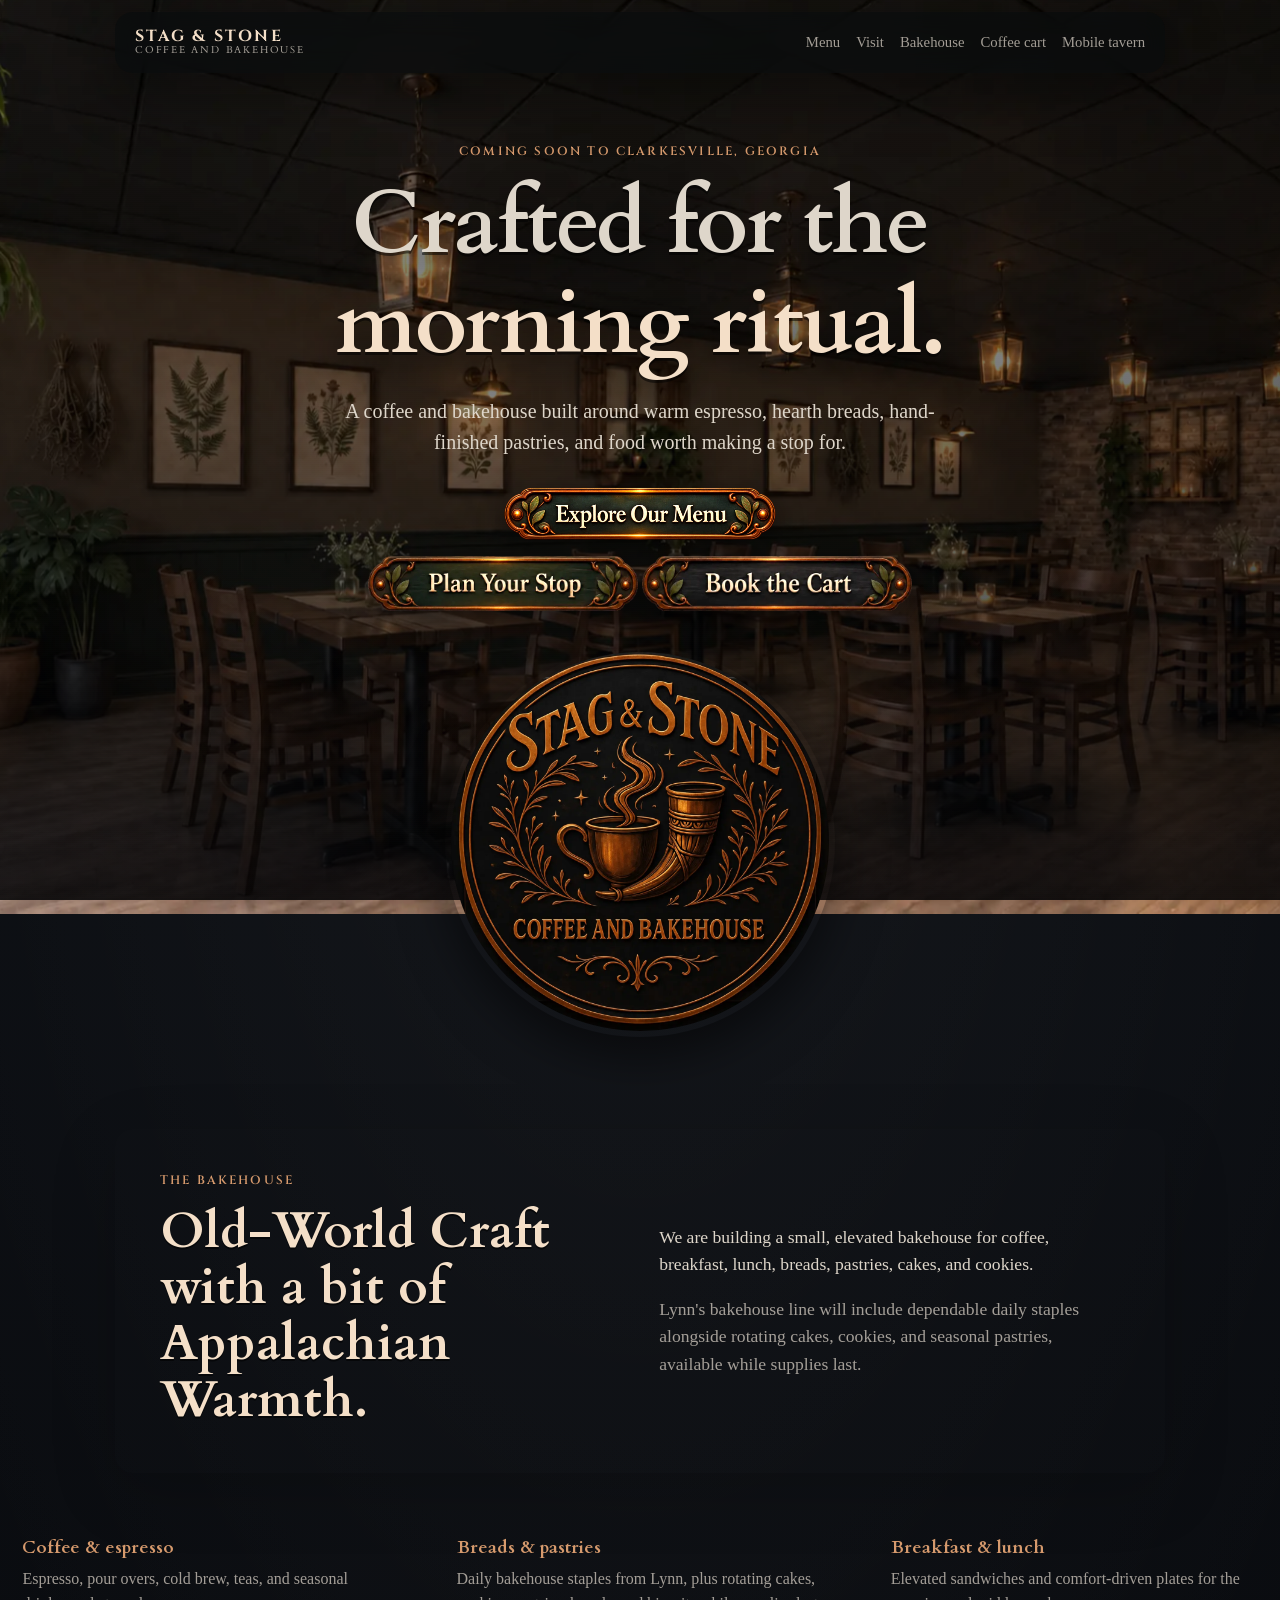
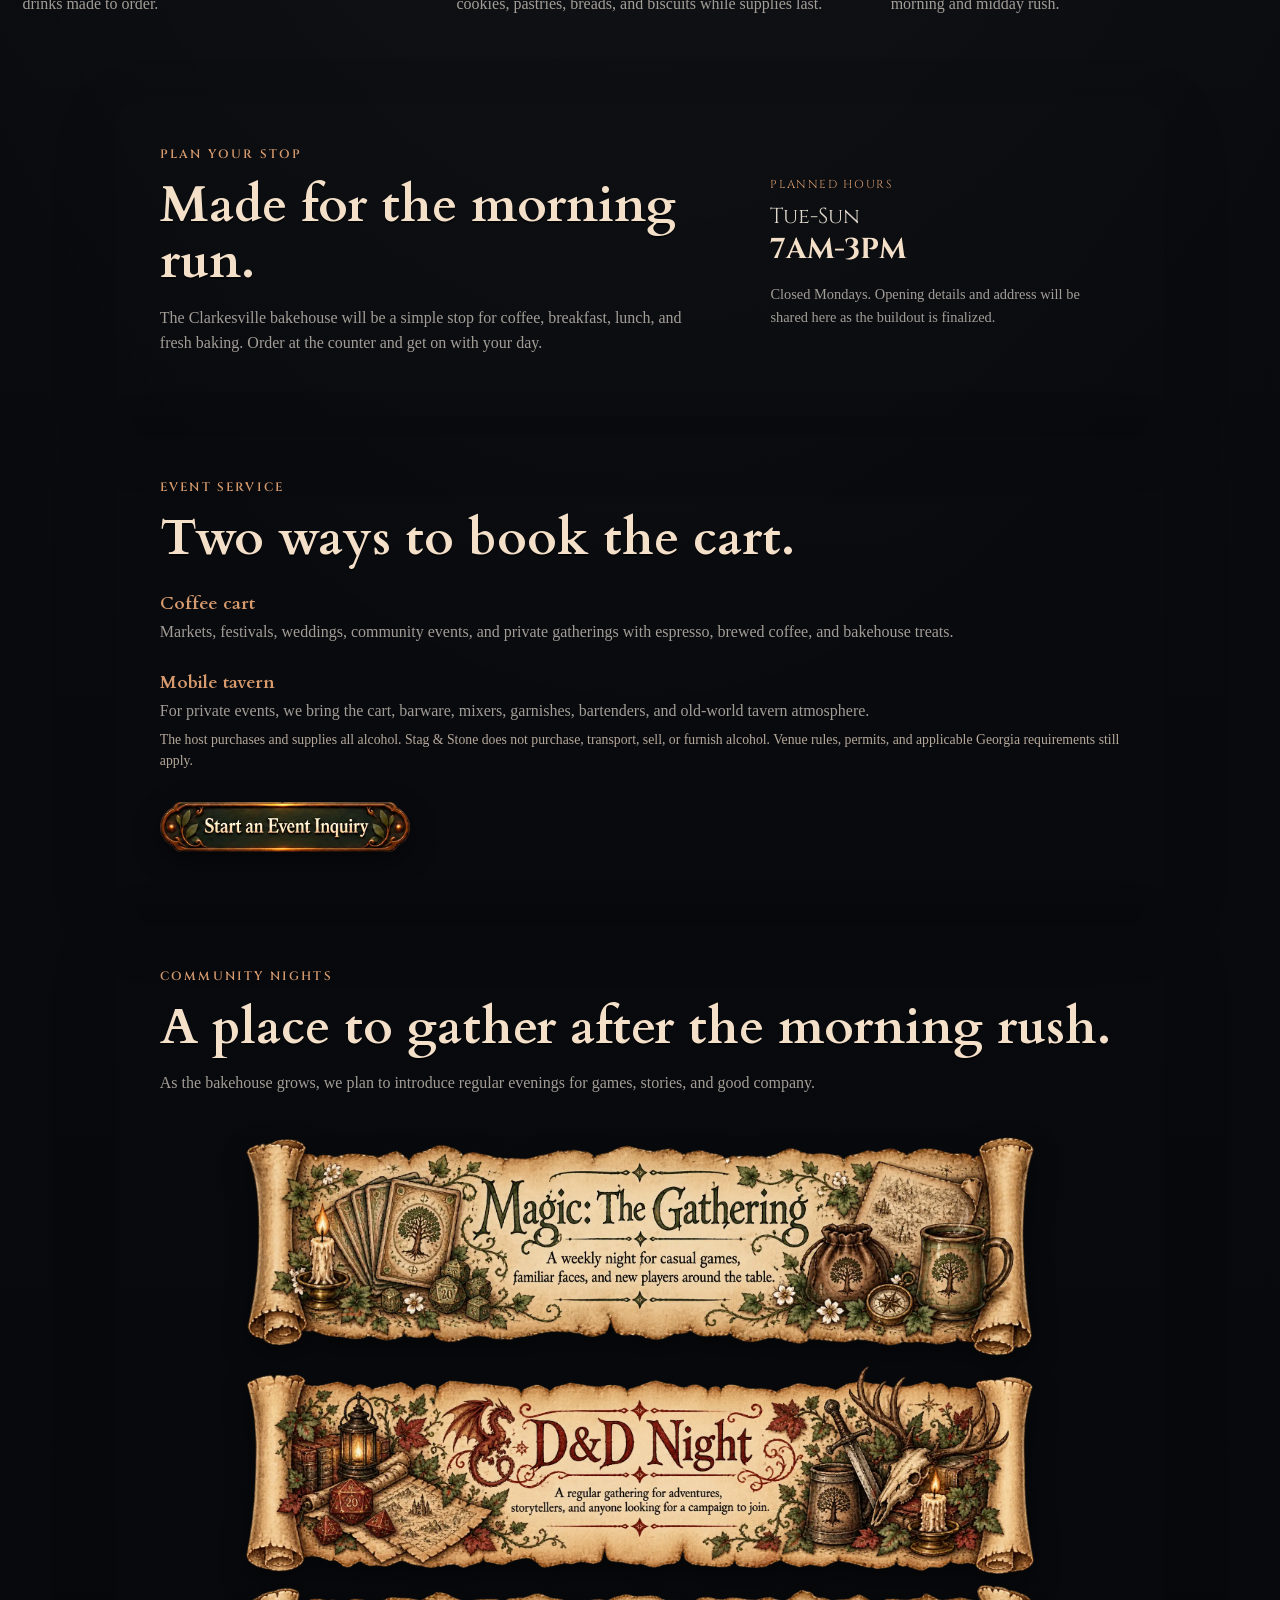
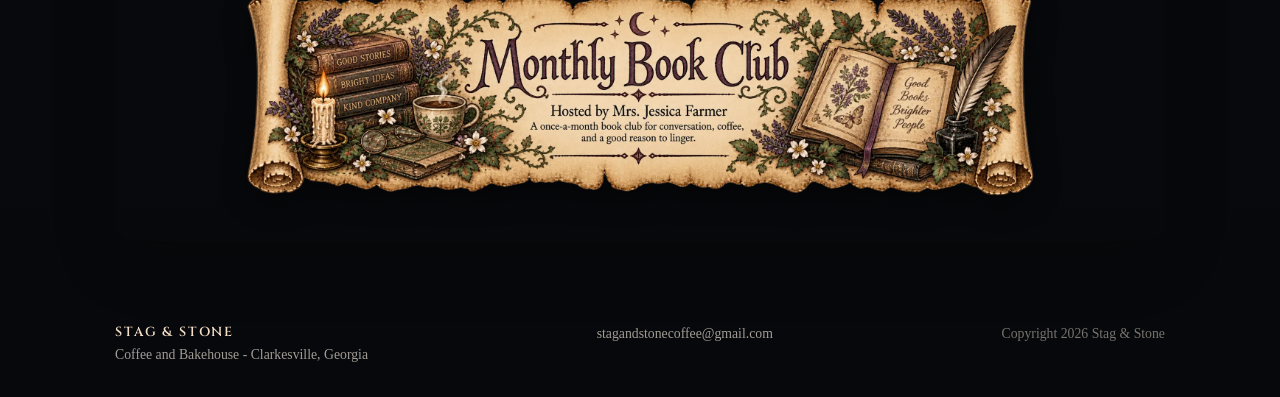
==== commit bb19ec13: "Align homepage sticker button sizing and mobile spacing" ====
--- a/index.html
+++ b/index.html
@@ -27,7 +27,7 @@
     rel="stylesheet"
   />
 
-  <link rel="stylesheet" href="styles.css?v=4" />
+  <link rel="stylesheet" href="styles.css?v=5" />
 </head>
 
 <body>
--- a/styles.css
+++ b/styles.css
@@ -554,20 +554,43 @@
 
 
 
-/* Match the homepage menu CTA to the existing ornate sticker buttons. */
+/* Homepage hero sticker buttons: balanced artwork sizes and a clean mobile stack. */
 .hero-primary-action {
   display: flex;
   justify-content: center;
-  margin-top: 1.7rem;
+  margin-top: .8rem;
+  margin-bottom: -.55rem;
+  line-height: 0;
+}
+
+/* Slightly compensate for the Menu sticker's extra transparent padding. */
+.hero-primary-action .image-button {
+  width: min(282px, 82vw);
 }
 
 .hero .hero-actions {
-  margin-top: .7rem;
-}
-
-@media (max-width: 540px) {
+  display: flex;
+  flex-wrap: wrap;
+  align-items: center;
+  justify-content: center;
+  gap: .3rem;
+  margin-top: 0;
+  line-height: 0;
+}
+
+.hero .hero-actions .image-button {
+  width: min(270px, 81vw);
+}
+
+@media (max-width: 800px) {
   .hero-primary-action {
-    margin-top: 1.35rem;
+    margin-top: .7rem;
+    margin-bottom: -.9rem;
+  }
+
+  .hero .hero-actions {
+    flex-direction: column;
+    gap: 0;
   }
 }
 
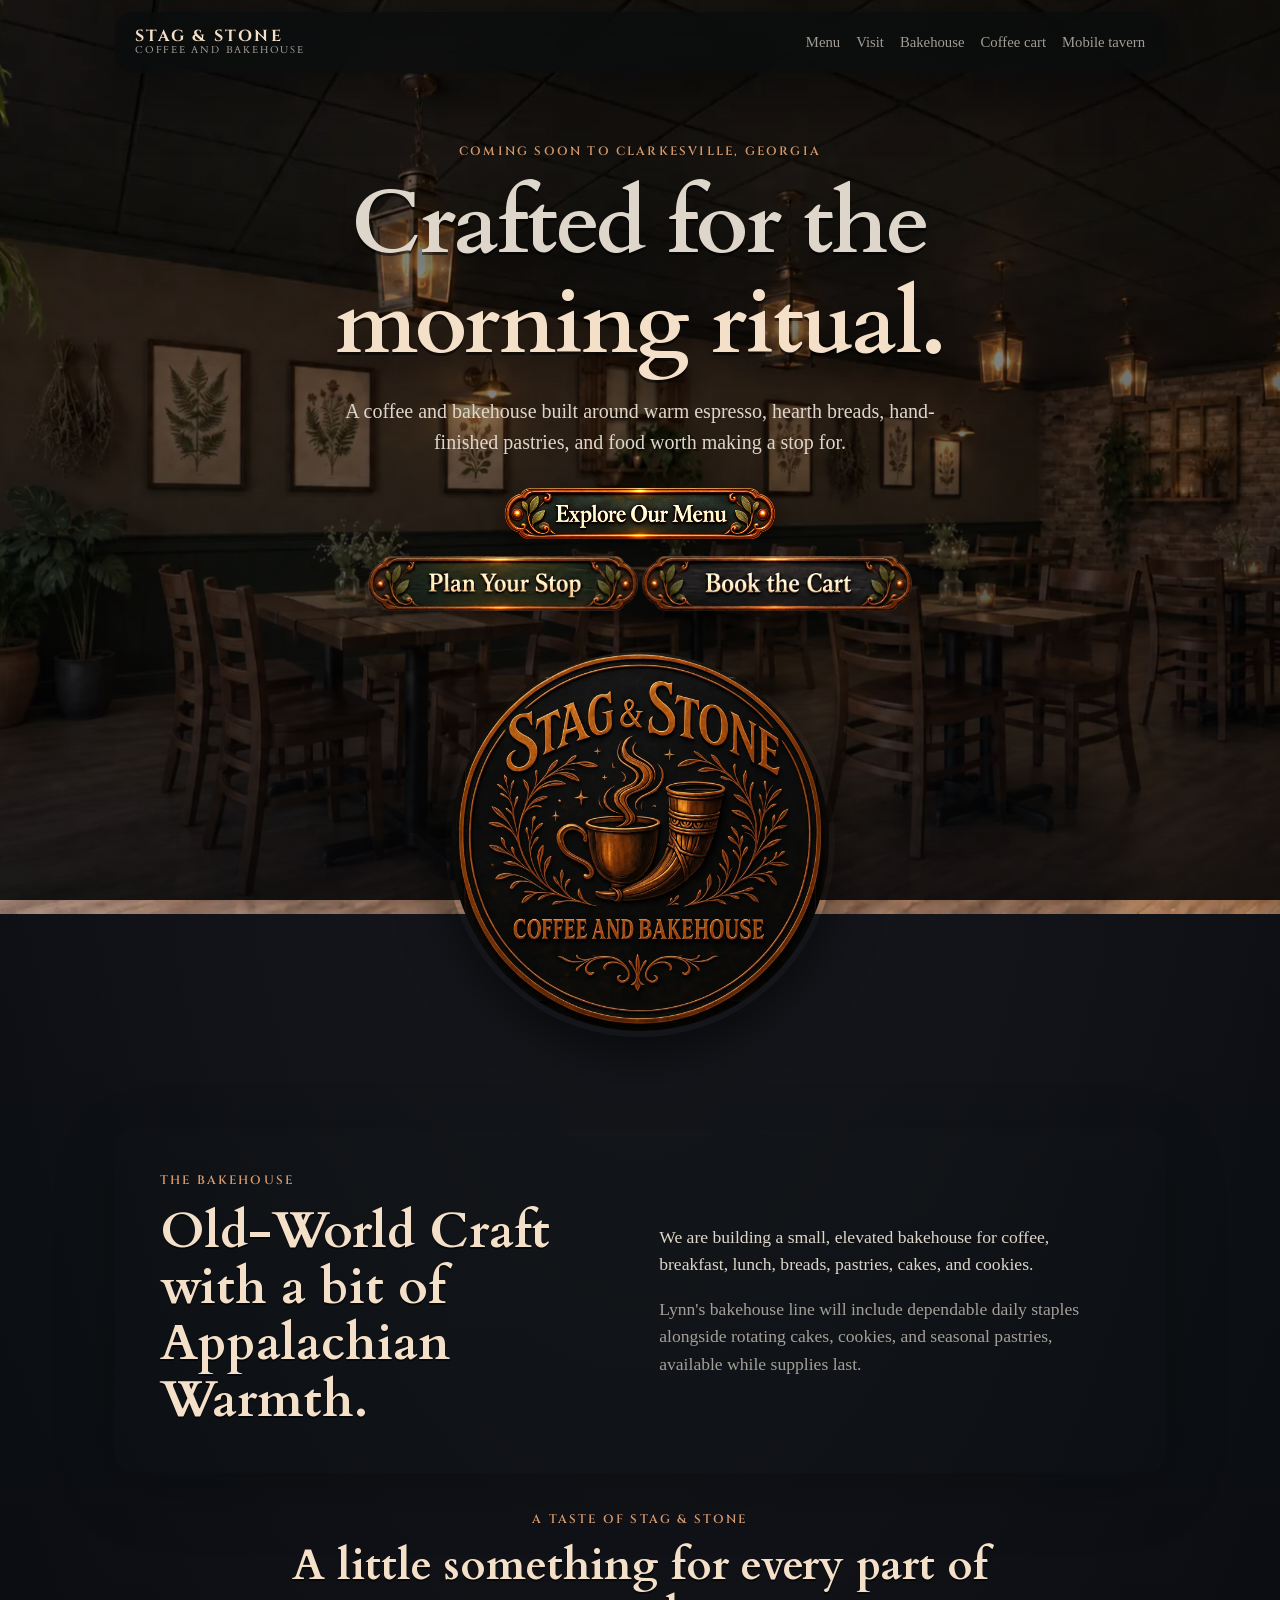
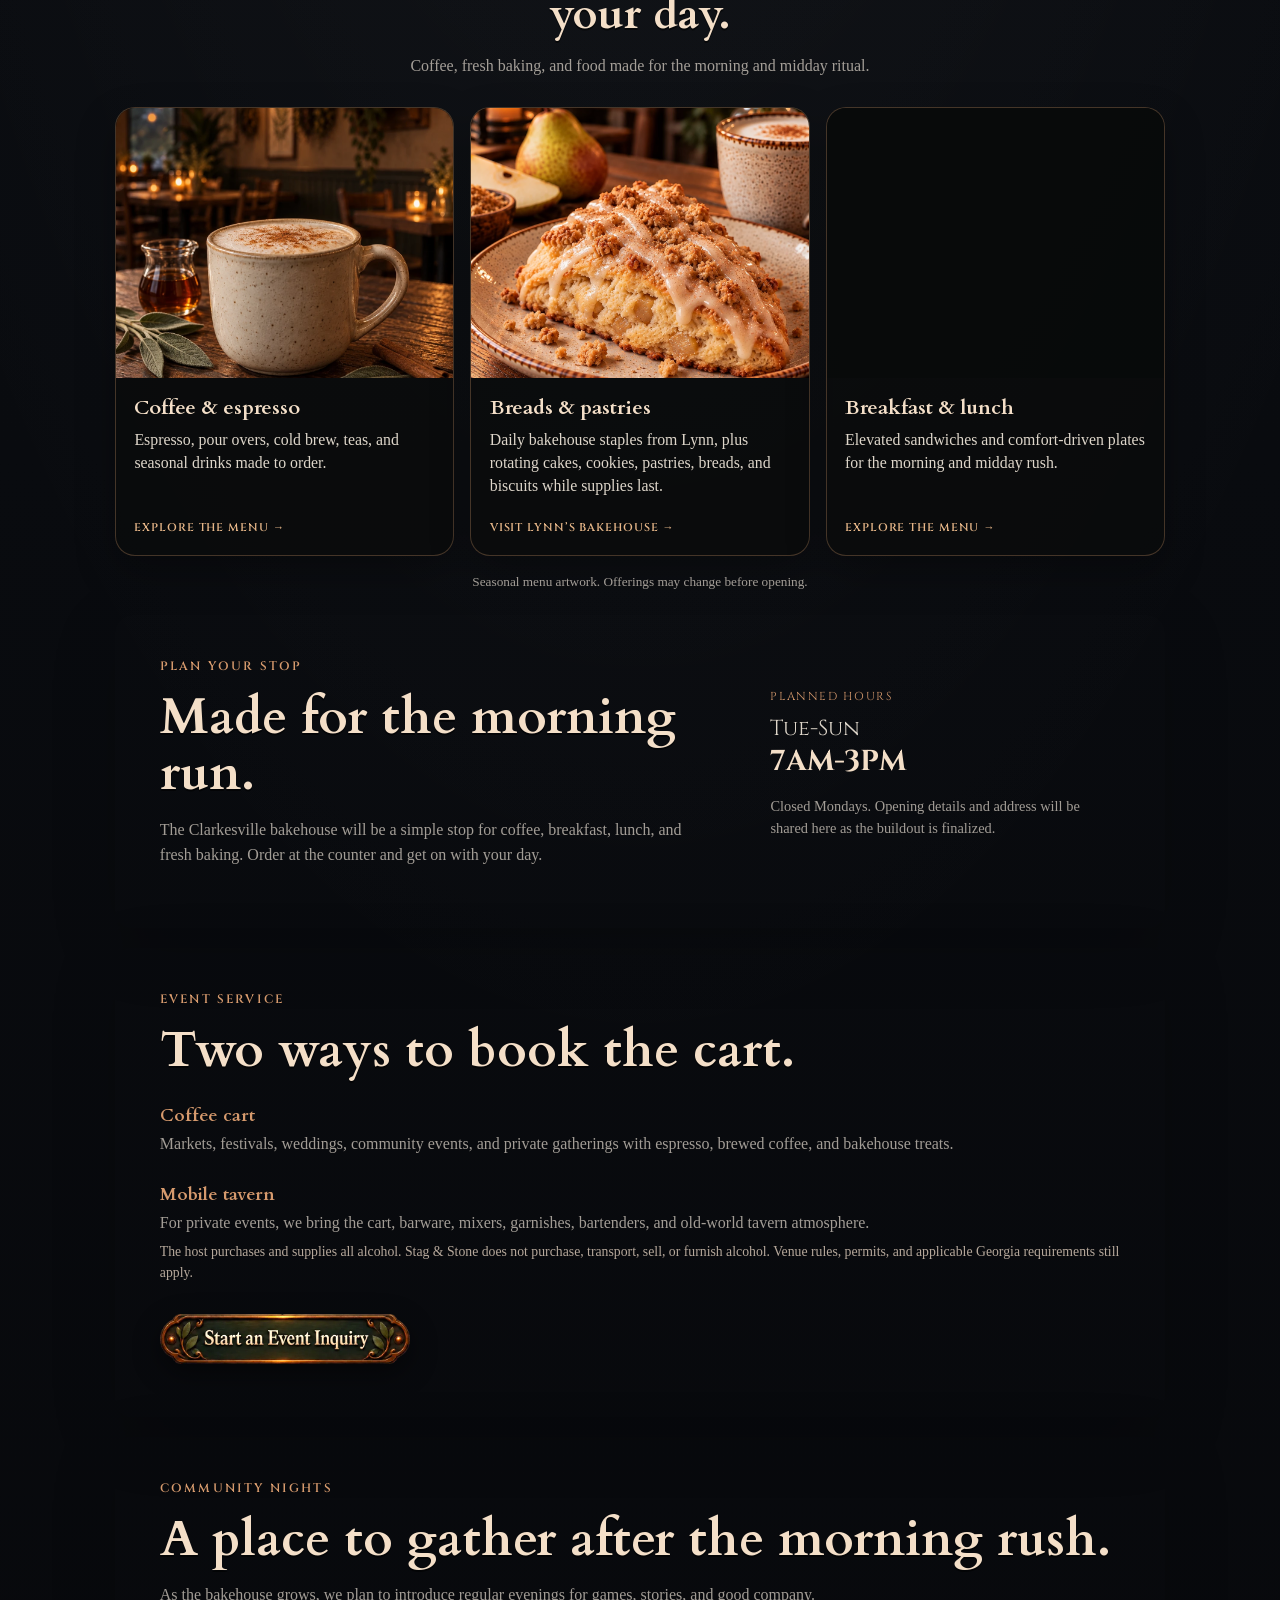
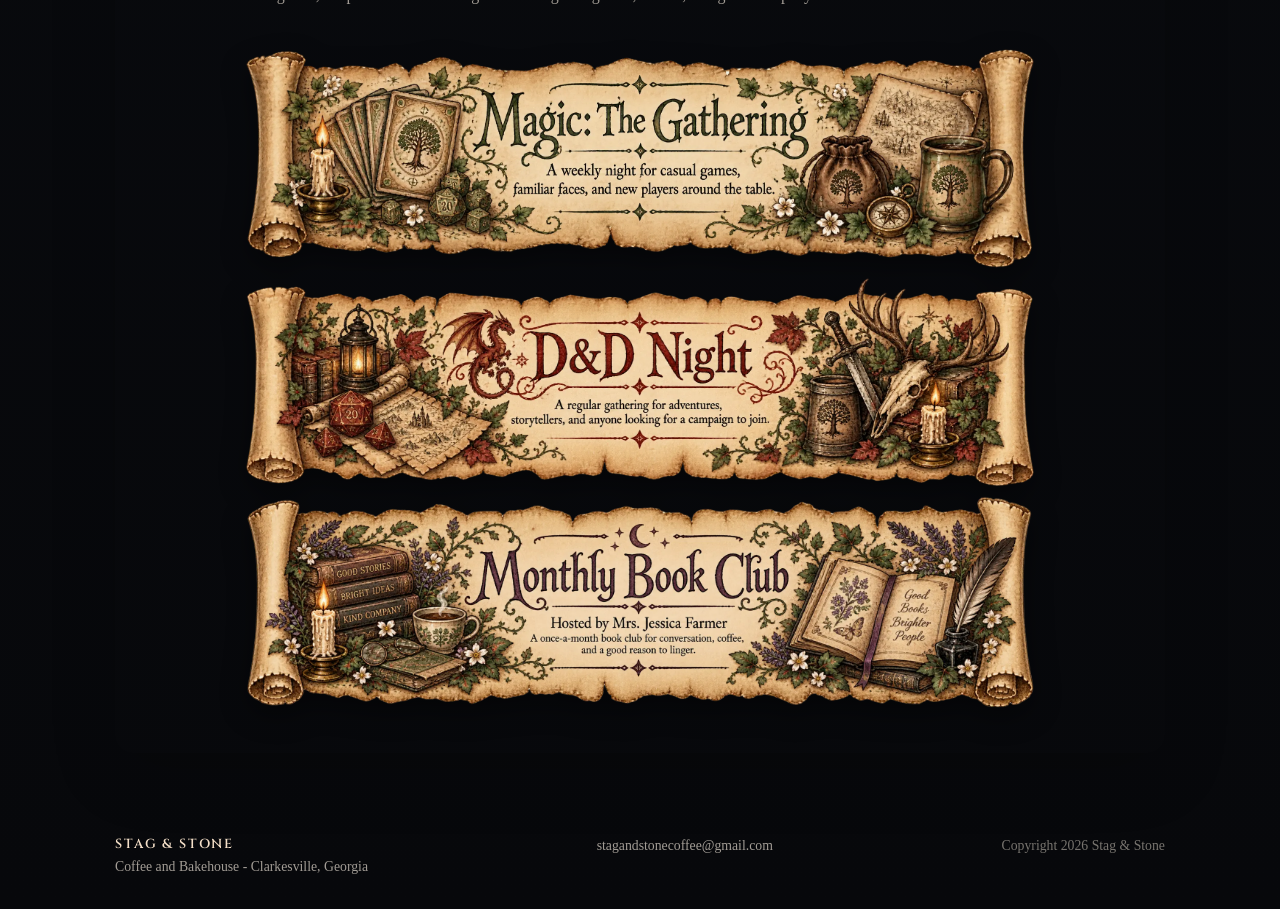
==== commit 71ab45cd: "Showcase Stag & Stone menu artwork on homepage with mobile swipe gallery" ====
--- a/index.html
+++ b/index.html
@@ -27,7 +27,7 @@
     rel="stylesheet"
   />
 
-  <link rel="stylesheet" href="styles.css?v=5" />
+  <link rel="stylesheet" href="styles.css?v=8" />
 </head>
 
 <body>
@@ -75,6 +75,21 @@
       <a href="coffee-cart.html">Coffee cart</a>
       <a href="mobile-tavern.html">Mobile tavern</a>
     </nav>
+
+    <details class="mobile-site-nav">
+      <summary aria-label="Toggle site navigation">
+        <span class="mobile-nav-bars" aria-hidden="true">
+          <span></span><span></span><span></span>
+        </span>
+      </summary>
+      <nav class="mobile-site-nav-links" aria-label="Mobile navigation">
+        <a href="menu.html">Menu</a>
+        <a href="#visit">Visit</a>
+        <a href="bakehouse.html">Bakehouse</a>
+        <a href="coffee-cart.html">Coffee Cart</a>
+        <a href="mobile-tavern.html">Mobile Tavern</a>
+      </nav>
+    </details>
 
   </header>
 
@@ -203,52 +218,71 @@
          WHAT WE SERVE
          ===================================================== -->
 
-    <section
-      class="section-shell cards"
-      aria-label="What we serve"
-    >
-
-      <article class="card">
-
-        <h3>
-          Coffee &amp; espresso
-        </h3>
-
-        <p>
-          Espresso, pour overs, cold brew, teas, and seasonal
-          drinks made to order.
-        </p>
-
-      </article>
-
-
-      <article class="card">
-
-        <h3>
-          Breads &amp; pastries
-        </h3>
-
-        <p>
-          Daily bakehouse staples from Lynn, plus rotating cakes,
-          cookies, pastries, breads, and biscuits while supplies last.
-        </p>
-
-      </article>
-
-
-      <article class="card">
-
-        <h3>
-          Breakfast &amp; lunch
-        </h3>
-
-        <p>
-          Elevated sandwiches and comfort-driven plates for the
-          morning and midday rush.
-        </p>
-
-      </article>
-
+    <section class="section-shell home-offerings" aria-labelledby="home-offerings-title">
+      <div class="home-offerings-heading">
+        <p class="eyebrow">A taste of Stag &amp; Stone</p>
+        <h2 id="home-offerings-title">A little something for every part of your day.</h2>
+        <p class="muted">Coffee, fresh baking, and food made for the morning and midday ritual.</p>
+        <p class="home-offerings-swipe">Swipe to explore <span aria-hidden="true">→</span></p>
+      </div>
+
+      <div class="cards home-offerings-cards">
+        <article class="card home-offering">
+          <a class="home-offering-link" href="menu.html">
+            <span class="home-offering-photo">
+              <img
+                src="autumn-menu/maple-sage-latte.webp"
+                alt="Maple Sage Latte menu artwork"
+                loading="lazy"
+                decoding="async"
+              />
+            </span>
+            <span class="home-offering-copy">
+              <strong class="home-offering-title">Coffee &amp; espresso</strong>
+              <span class="home-offering-description">Espresso, pour overs, cold brew, teas, and seasonal drinks made to order.</span>
+              <span class="home-offering-cta">Explore the menu <span aria-hidden="true">→</span></span>
+            </span>
+          </a>
+        </article>
+
+        <article class="card home-offering">
+          <a class="home-offering-link" href="bakehouse.html">
+            <span class="home-offering-photo">
+              <img
+                src="autumn-menu/bb-pear-scone.webp"
+                alt="Brown Butter Pear Scone menu artwork"
+                loading="lazy"
+                decoding="async"
+              />
+            </span>
+            <span class="home-offering-copy">
+              <strong class="home-offering-title">Breads &amp; pastries</strong>
+              <span class="home-offering-description">Daily bakehouse staples from Lynn, plus rotating cakes, cookies, pastries, breads, and biscuits while supplies last.</span>
+              <span class="home-offering-cta">Visit Lynn’s Bakehouse <span aria-hidden="true">→</span></span>
+            </span>
+          </a>
+        </article>
+
+        <article class="card home-offering">
+          <a class="home-offering-link" href="menu.html">
+            <span class="home-offering-photo">
+              <img
+                src="autumn-menu/stag-melt.webp"
+                alt="Stag Melt sandwich menu artwork"
+                loading="lazy"
+                decoding="async"
+              />
+            </span>
+            <span class="home-offering-copy">
+              <strong class="home-offering-title">Breakfast &amp; lunch</strong>
+              <span class="home-offering-description">Elevated sandwiches and comfort-driven plates for the morning and midday rush.</span>
+              <span class="home-offering-cta">Explore the menu <span aria-hidden="true">→</span></span>
+            </span>
+          </a>
+        </article>
+      </div>
+
+      <p class="home-offerings-footnote">Seasonal menu artwork. Offerings may change before opening.</p>
     </section>
 
 
@@ -689,6 +723,6 @@
 
   </script>
 
-  <script src="site-refresh.js?v=2"></script>
+  <script src="site-refresh.js?v=3"></script>
 </body>
 </html>
--- a/styles.css
+++ b/styles.css
@@ -590,7 +590,7 @@
 
   .hero .hero-actions {
     flex-direction: column;
-    gap: 0;
+    gap: .75rem;
   }
 }
 
@@ -2188,4 +2188,289 @@
   .community-modal-close {
     transition: none;
   }
-}+}
+
+/* Compact Stag & Stone navigation: centered brand and copper menu on mobile. */
+.mobile-site-nav { display: none; }
+
+@media (max-width: 800px) {
+  .site-header {
+    position: sticky;
+    top: 12px;
+    z-index: 40;
+    display: grid;
+    grid-template-columns: 44px minmax(0, 1fr) 44px;
+    align-items: center;
+    gap: .2rem;
+    min-height: 72px;
+    padding: .6rem .8rem;
+    text-align: center;
+    background: rgba(10, 12, 13, .93);
+    border: 1px solid rgba(214, 154, 109, .18);
+    border-radius: 18px;
+    box-shadow: 0 12px 35px rgba(0,0,0,.38);
+    backdrop-filter: blur(16px);
+    -webkit-backdrop-filter: blur(16px);
+  }
+
+  .site-header > .brand {
+    grid-column: 2;
+    justify-self: center;
+    justify-items: center;
+    min-width: 0;
+    text-align: center;
+  }
+
+  .site-header .brand-name {
+    font-size: clamp(.86rem, 3.1vw, 1.05rem);
+    letter-spacing: .13em;
+    white-space: nowrap;
+  }
+
+  .site-header .brand-sub {
+    font-size: clamp(.49rem, 1.9vw, .6rem);
+    letter-spacing: .13em;
+    white-space: nowrap;
+  }
+
+  .site-header > .nav { display: none; }
+
+  .site-header > .mobile-site-nav {
+    display: block;
+    position: relative;
+    grid-column: 3;
+    justify-self: end;
+    margin: 0;
+  }
+
+  .mobile-site-nav > summary {
+    display: grid;
+    place-content: center;
+    width: 44px;
+    height: 44px;
+    list-style: none;
+    border: 1px solid rgba(214,154,109,.48);
+    border-radius: 12px;
+    background: linear-gradient(145deg,rgba(87,61,44,.58),rgba(19,23,21,.95));
+    box-shadow: inset 0 1px rgba(255,244,225,.09),0 4px 12px rgba(0,0,0,.22);
+    cursor: pointer;
+    -webkit-tap-highlight-color: transparent;
+  }
+
+  .mobile-site-nav > summary::-webkit-details-marker { display: none; }
+  .mobile-site-nav > summary::marker { content: ""; }
+
+  .mobile-nav-bars {
+    display: grid;
+    gap: 5px;
+  }
+
+  .mobile-nav-bars span {
+    display: block;
+    width: 20px;
+    height: 2px;
+    border-radius: 2px;
+    background: #e3b584;
+    box-shadow: 0 1px rgba(0,0,0,.32);
+  }
+
+  .mobile-site-nav[open] > summary {
+    background: linear-gradient(145deg,rgba(120,77,49,.78),rgba(30,33,28,.98));
+    border-color: rgba(240,186,125,.78);
+  }
+
+  .mobile-site-nav > summary:focus-visible {
+    outline: 2px solid #f4dfc8;
+    outline-offset: 3px;
+  }
+
+  .mobile-site-nav-links {
+    position: absolute;
+    top: calc(100% + .65rem);
+    right: 0;
+    z-index: 50;
+    display: grid;
+    gap: .3rem;
+    width: min(282px, calc(100vw - 2rem));
+    padding: .65rem;
+    border: 1px solid rgba(225,177,127,.38);
+    border-radius: 16px;
+    background: linear-gradient(155deg,rgba(31,34,30,.98),rgba(12,15,15,.99));
+    box-shadow: 0 16px 45px rgba(0,0,0,.6);
+    backdrop-filter: blur(16px);
+    -webkit-backdrop-filter: blur(16px);
+  }
+
+  .mobile-site-nav-links a {
+    display: flex;
+    align-items: center;
+    min-height: 45px;
+    padding: .65rem 1rem;
+    color: #eee4d6;
+    font-family: Cardo, Georgia, serif;
+    font-size: 1.07rem;
+    letter-spacing: .015em;
+    text-decoration: none;
+    border: 1px solid transparent;
+    border-radius: 9px;
+  }
+
+  .mobile-site-nav-links a:hover,
+  .mobile-site-nav-links a:focus-visible,
+  .mobile-site-nav-links a[aria-current="page"] {
+    color: #ffe5bd;
+    background: rgba(190,122,69,.17);
+    border-color: rgba(225,177,127,.25);
+  }
+
+  .mobile-site-nav-links a:focus-visible {
+    outline: 2px solid #f4dfc8;
+    outline-offset: 1px;
+  }
+}
+
+
+/* HOMEPAGE — FOOD & DRINKS PREVIEW
+   Image-led menu highlights without covering the atmospheric background. */
+.home-offerings {
+  width: min(var(--max), calc(100% - 2rem));
+  margin: 2.5rem auto 1.4rem;
+}
+.home-offerings-heading {
+  text-align: center;
+  margin-bottom: 1rem;
+}
+.home-offerings-heading h2 {
+  max-width: 790px;
+  margin: 0 auto;
+  font-size: clamp(1.7rem, 3.4vw, 2.75rem);
+}
+.home-offerings-heading > .muted {
+  margin: .9rem auto 0;
+  max-width: 650px;
+  font-size: 1rem;
+}
+.home-offerings-swipe { display: none; }
+.home-offerings .home-offerings-cards {
+  margin-top: 1.75rem;
+  gap: 1rem;
+  overflow: visible;
+}
+.home-offerings .home-offering {
+  min-width: 0;
+  min-height: 0;
+  padding: 0;
+  overflow: hidden;
+  background: rgba(10, 12, 12, .73);
+  border: 1px solid rgba(214, 154, 109, .29);
+  border-radius: 20px;
+  box-shadow: 0 16px 39px rgba(0, 0, 0, .27);
+}
+.home-offering-link {
+  display: flex;
+  flex-direction: column;
+  height: 100%;
+  color: var(--ink);
+  text-decoration: none;
+}
+.home-offering-photo {
+  position: relative;
+  display: block;
+  aspect-ratio: 5 / 4;
+  overflow: hidden;
+  background: rgba(8, 10, 10, .7);
+}
+.home-offering-photo img {
+  display: block;
+  width: 100%;
+  height: 100%;
+  object-fit: cover;
+  object-position: center;
+  transition: transform .3s ease;
+}
+.home-offering-link:hover .home-offering-photo img,
+.home-offering-link:focus-visible .home-offering-photo img {
+  transform: scale(1.035);
+}
+.home-offering-link:hover,
+.home-offering-link:focus-visible {
+  background: rgba(29, 32, 27, .6);
+}
+.home-offering-link:focus-visible {
+  outline: 3px solid var(--copper-light);
+  outline-offset: -4px;
+}
+.home-offering-copy {
+  display: flex;
+  flex: 1 1 auto;
+  flex-direction: column;
+  gap: .55rem;
+  padding: 1.1rem 1.15rem 1.2rem;
+}
+.home-offering-title {
+  color: var(--copper-light);
+  font: 700 1.26rem/1.25 Cardo, Georgia, serif;
+}
+.home-offering-description {
+  color: var(--ink);
+  font-size: .99rem;
+  line-height: 1.45;
+}
+.home-offering-cta {
+  display: inline-block;
+  margin-top: auto;
+  padding-top: .8rem;
+  color: #e6b688;
+  font: 600 .7rem/1.45 Cinzel, Georgia, serif;
+  letter-spacing: .08em;
+  text-transform: uppercase;
+}
+.home-offerings-footnote {
+  margin: 1rem auto 0;
+  color: var(--muted);
+  font-size: .83rem;
+  text-align: center;
+}
+@media (max-width: 800px) {
+  .home-offerings {
+    width: min(100%, calc(100% - 1.1rem));
+    margin-block: 2.1rem 1.4rem;
+  }
+  .home-offerings-heading { padding-inline: .75rem; }
+  .home-offerings-heading > .muted { font-size: .95rem; }
+  .home-offerings-swipe {
+    display: block;
+    margin: .85rem auto 0;
+    color: #e6b688;
+    font: 600 .69rem/1.3 Cinzel, Georgia, serif;
+    letter-spacing: .1em;
+    text-transform: uppercase;
+  }
+  .home-offerings .home-offerings-cards {
+    display: flex;
+    gap: .8rem;
+    overflow-x: auto;
+    overflow-y: hidden;
+    padding: .5rem .25rem 1rem;
+    scroll-snap-type: x mandatory;
+    overscroll-behavior-inline: contain;
+    -webkit-overflow-scrolling: touch;
+    scrollbar-width: thin;
+    scrollbar-color: rgba(214, 154, 109, .45) transparent;
+    border-radius: 0;
+  }
+  .home-offerings .home-offering {
+    flex: 0 0 min(77vw, 320px);
+    scroll-snap-align: start;
+  }
+  .home-offering-photo { aspect-ratio: 4 / 5; }
+  .home-offering-copy {
+    gap: .5rem;
+    padding: 1rem 1.05rem 1.2rem;
+  }
+  .home-offering-description { font-size: .98rem; }
+  .home-offerings-footnote { padding-inline: 1rem; }
+}
+@media (prefers-reduced-motion: reduce) {
+  .home-offering-photo img { transition: none; }
+}
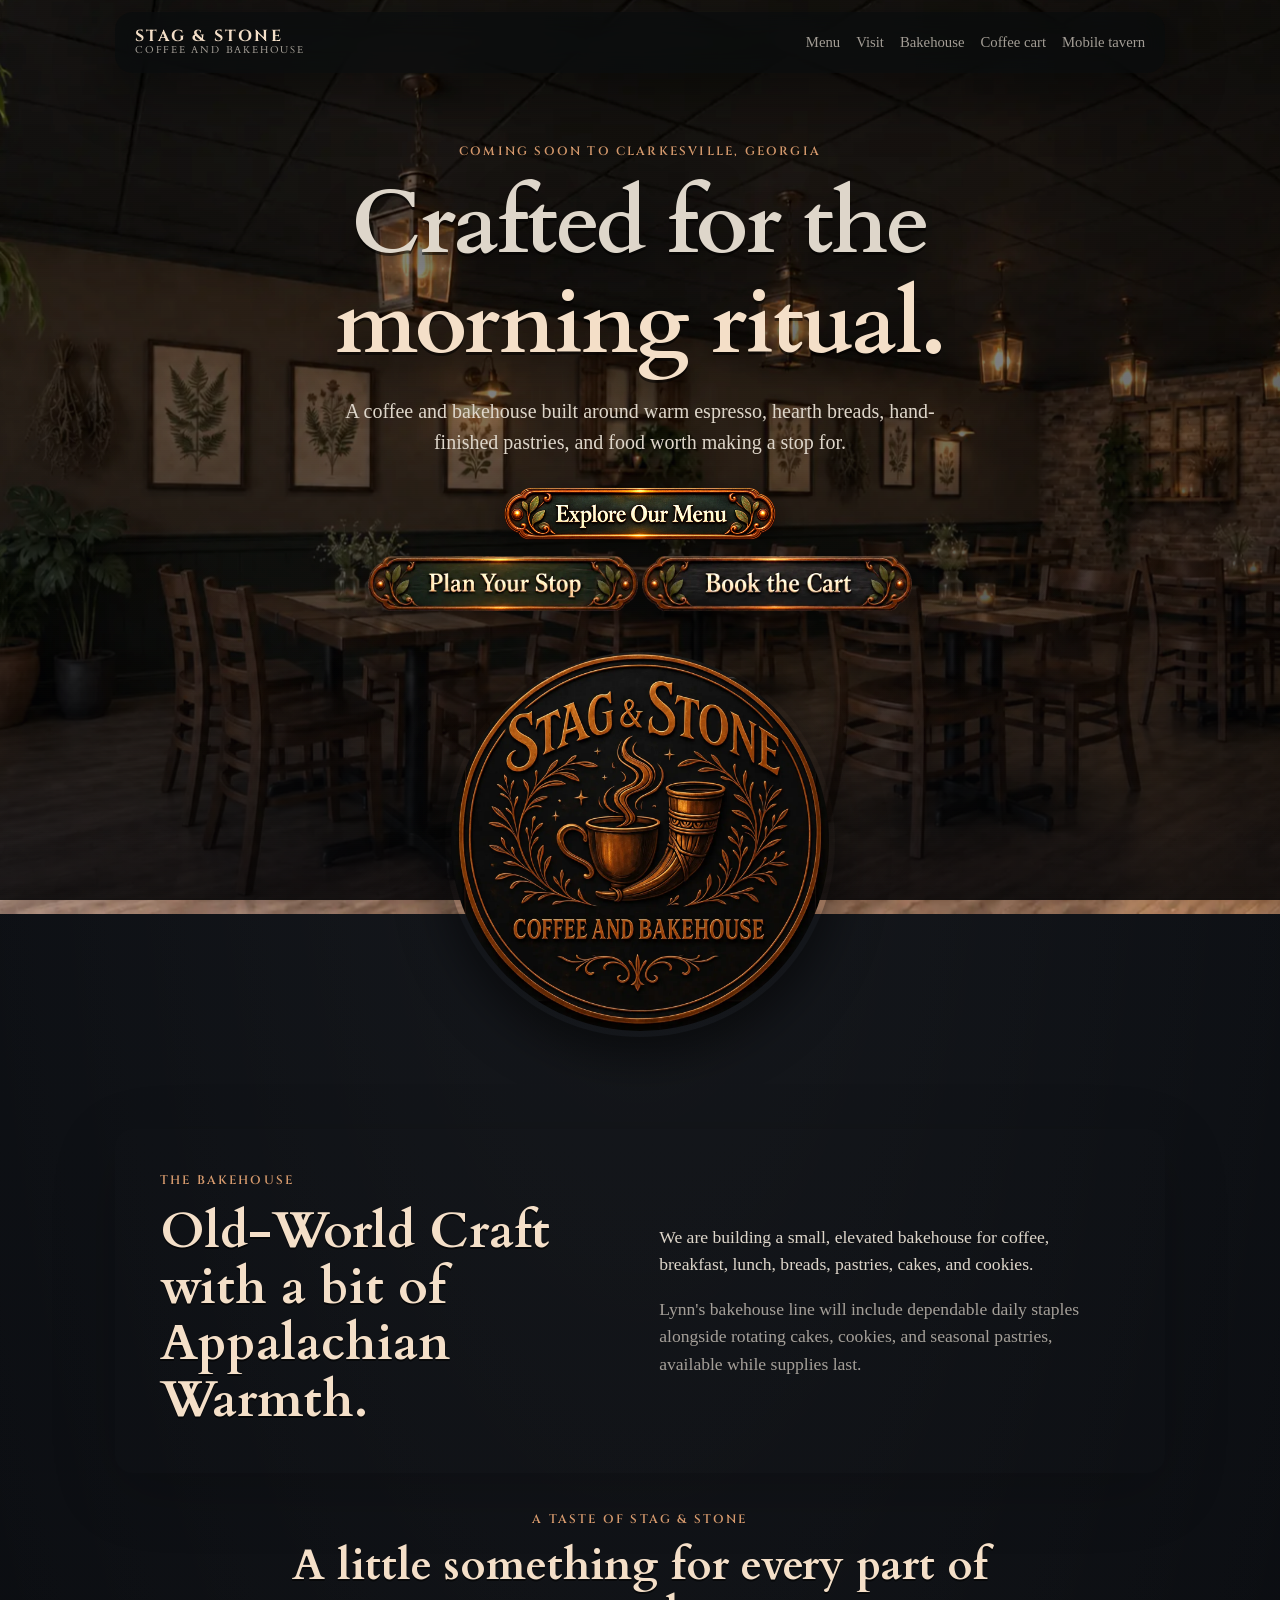
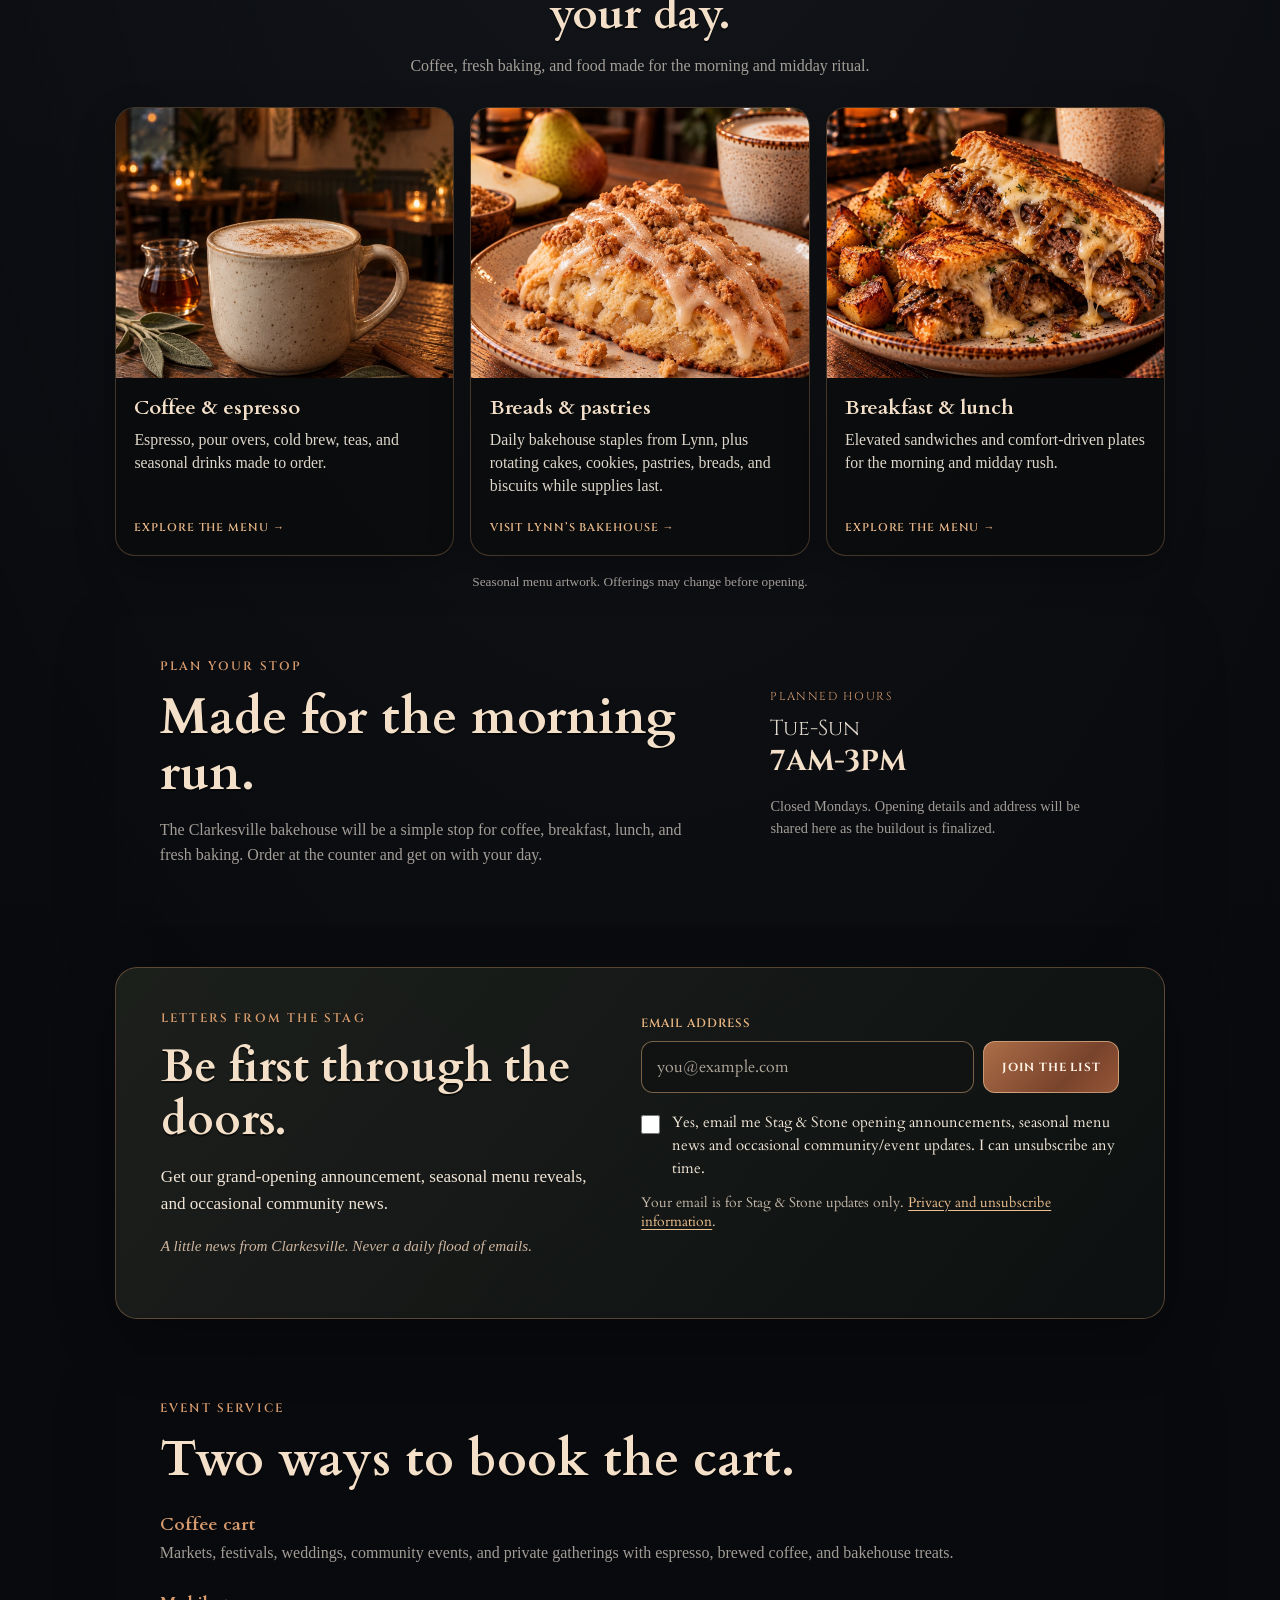
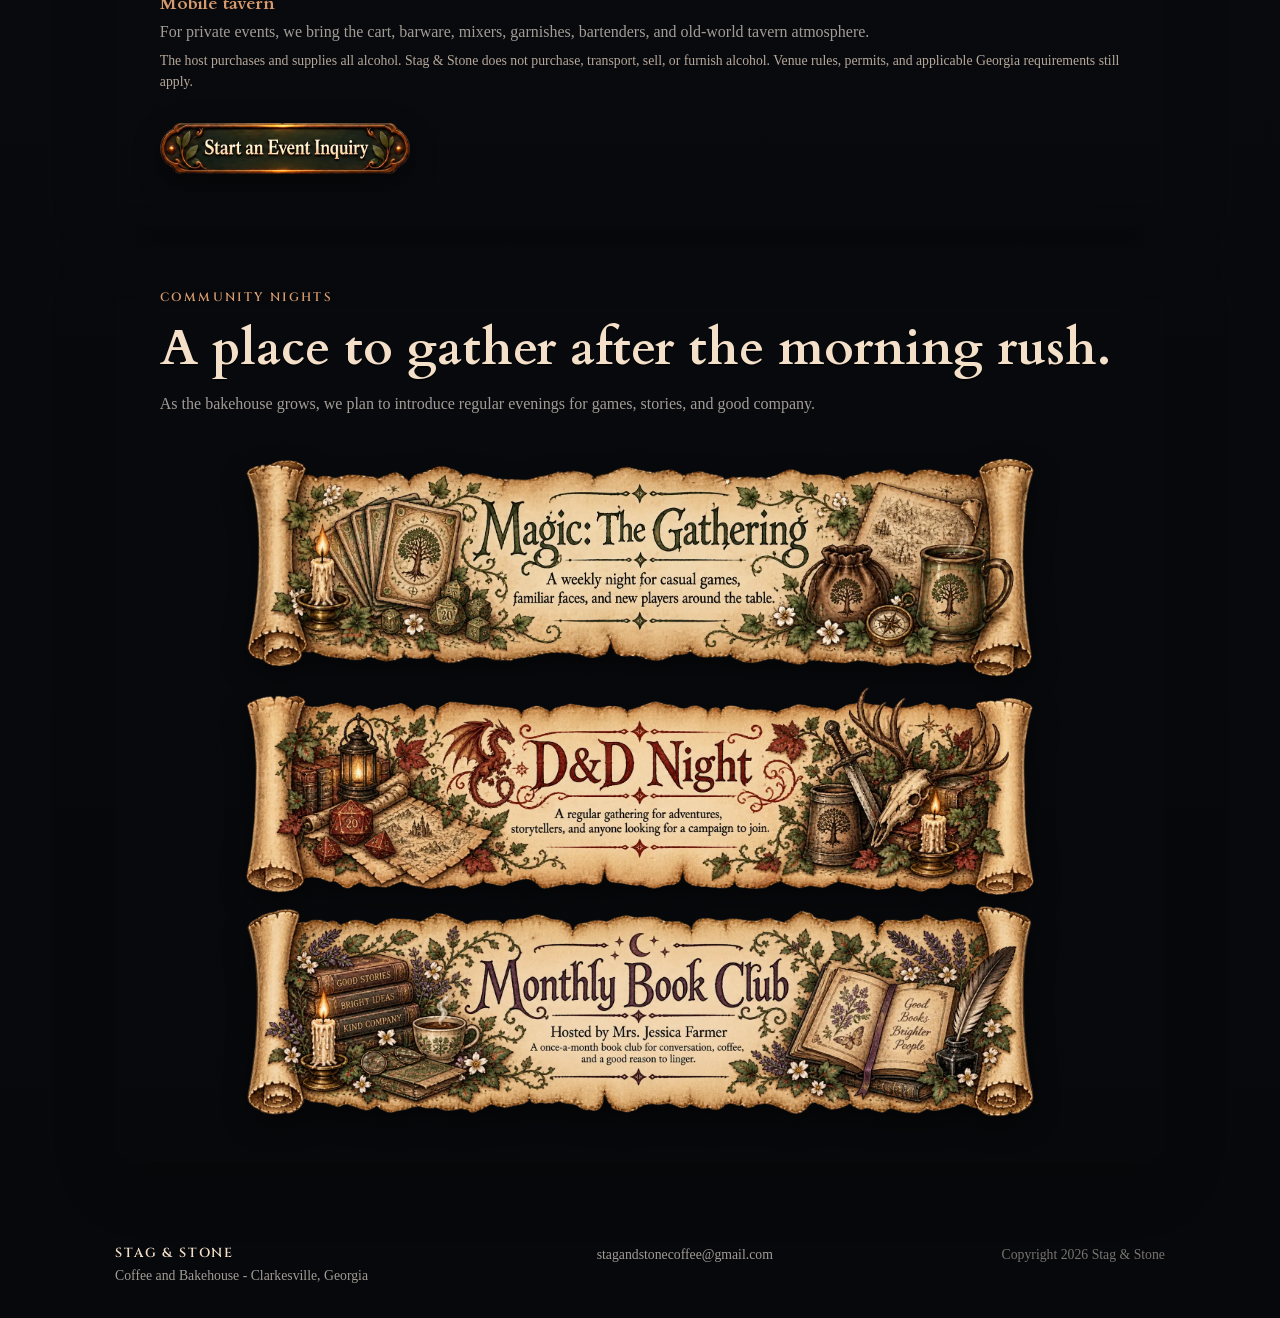
==== commit 4ee00b3e: "Add functional Stag & Stone opening announcements signup" ====
--- a/index.html
+++ b/index.html
@@ -27,7 +27,8 @@
     rel="stylesheet"
   />
 
-  <link rel="stylesheet" href="styles.css?v=8" />
+  <link rel="stylesheet" href="styles.css?v=9" />
+  <link rel="stylesheet" href="newsletter.css?v=1" />
 </head>
 
 <body>
@@ -335,6 +336,32 @@
     </section>
 
 
+    <section class="section-shell newsletter-section" id="newsletter" aria-labelledby="newsletter-title">
+      <div class="newsletter-copy">
+        <p class="eyebrow">Letters from the Stag</p>
+        <h2 id="newsletter-title">Be first through the doors.</h2>
+        <p>Get our grand-opening announcement, seasonal menu reveals, and occasional community news.</p>
+        <p class="newsletter-small">A little news from Clarkesville. Never a daily flood of emails.</p>
+      </div>
+      <form id="newsletterForm" class="newsletter-form">
+        <label class="newsletter-label" for="newsletterEmail">Email address</label>
+        <div class="newsletter-form-row">
+          <input id="newsletterEmail" type="email" name="email" autocomplete="email" maxlength="254" placeholder="you@example.com" required />
+          <button id="newsletterSubmit" type="submit">Join the List</button>
+        </div>
+        <div class="newsletter-honeypot" aria-hidden="true">
+          <label for="newsletterWebsite">Leave blank</label>
+          <input id="newsletterWebsite" type="text" name="website" tabindex="-1" autocomplete="off" />
+        </div>
+        <label class="newsletter-optin" for="newsletterConsent">
+          <input id="newsletterConsent" type="checkbox" name="consent" required />
+          <span>Yes, email me Stag &amp; Stone opening announcements, seasonal menu news and occasional community/event updates. I can unsubscribe any time.</span>
+        </label>
+        <p class="newsletter-privacy">Your email is for Stag &amp; Stone updates only. <a href="privacy.html">Privacy and unsubscribe information</a>.</p>
+        <p class="newsletter-status" id="newsletterStatus" role="status" aria-live="polite"></p>
+      </form>
+    </section>
+
     <!-- =====================================================
          EVENT SERVICE
          ===================================================== -->
@@ -724,5 +751,6 @@
   </script>
 
   <script src="site-refresh.js?v=3"></script>
+  <script src="newsletter.js?v=1" defer></script>
 </body>
 </html>
--- a/styles.css
+++ b/styles.css
@@ -79,7 +79,19 @@
 }
 
 .cart-page .page-bg {
-  background-image: url("assets/coffee-mobile-bg.png");
+  background-image: none;
+  background-color: #141412;
+  overflow: hidden;
+}
+.cart-page .cart-background-picture,
+.cart-page .cart-background-picture img {
+  display: block;
+  width: 100%;
+  height: 100%;
+}
+.cart-page .cart-background-picture img {
+  object-fit: cover;
+  object-position: center;
 }
 
 .tavern-page .page-bg {
@@ -1549,9 +1561,9 @@
       url("assets/inside-mobile-bg.webp");
   }
 
+  /* Coffee Cart now selects its optimized mobile backdrop through <picture>. */
   .cart-page .page-bg {
-    background-image:
-      url("assets/coffee-mobile-bg.png");
+    background-image: none;
   }
 
   .tavern-page .page-bg {
--- a/newsletter.css
+++ b/newsletter.css
@@ -0,0 +1,136 @@
+/* Stag & Stone: opening updates and subscriber privacy, v1 */
+.newsletter-section {
+  width: min(var(--max), calc(100% - 2rem));
+  margin: 2.4rem auto;
+  padding: clamp(1.4rem, 4vw, 2.8rem);
+  display: grid;
+  grid-template-columns: minmax(0, .95fr) minmax(0, 1.05fr);
+  align-items: center;
+  gap: clamp(1.5rem, 4vw, 3rem);
+  border: 1px solid rgba(214,154,109,.35);
+  border-radius: 22px;
+  background: linear-gradient(130deg,rgba(31,34,29,.91),rgba(13,17,17,.96));
+  box-shadow: 0 20px 60px rgba(0,0,0,.32);
+}
+.newsletter-copy h2 {
+  font-size: clamp(1.85rem, 3.6vw, 2.8rem);
+  line-height: 1.18;
+  margin: .6rem 0 1rem;
+}
+.newsletter-copy p:not(.eyebrow) {
+  color: #f1e5d8;
+  line-height: 1.55;
+  font-size: 1.07rem;
+}
+.newsletter-copy .newsletter-small {
+  color: #cdb5a0 !important;
+  font-style: italic;
+  font-size: .95rem !important;
+}
+.newsletter-form { min-width: 0; }
+.newsletter-label {
+  display: block;
+  margin-bottom: .6rem;
+  color: #e8b481;
+  font: 600 .75rem/1.4 Cinzel,Georgia,serif;
+  letter-spacing: .06em;
+  text-transform: uppercase;
+}
+.newsletter-form-row {
+  display: grid;
+  grid-template-columns: minmax(0,1fr) auto;
+  gap: .6rem;
+}
+.newsletter-form-row input {
+  min-width: 0;
+  min-height: 52px;
+  padding: .75rem .95rem;
+  border: 1px solid rgba(225,177,127,.5);
+  border-radius: 12px;
+  background: #101312;
+  color: #fff5e8;
+  font: 400 1rem/1.4 Cardo,Georgia,serif;
+}
+.newsletter-form-row input::placeholder { color: #b3a99d; }
+.newsletter-form-row button {
+  min-height: 52px;
+  padding: .75rem 1.1rem;
+  border: 1px solid rgba(251,216,174,.52);
+  border-radius: 12px;
+  background: linear-gradient(135deg,#ad6e48,#78432c 65%,#965637);
+  color: #fff4e5;
+  font: 700 .73rem/1.3 Cinzel,Georgia,serif;
+  text-transform: uppercase;
+  letter-spacing: .07em;
+  cursor: pointer;
+}
+.newsletter-form-row button:hover:not(:disabled) { filter: brightness(1.14); }
+.newsletter-form-row button:disabled { cursor: wait; opacity: .7; }
+.newsletter-section input:focus-visible,
+.newsletter-section button:focus-visible,
+.newsletter-section a:focus-visible {
+  outline: 3px solid #f6dcb5;
+  outline-offset: 3px;
+}
+.newsletter-optin {
+  display: flex;
+  align-items: flex-start;
+  gap: .75rem;
+  margin-top: 1.1rem;
+  color: #f1e6d8;
+  cursor: pointer;
+  font: 400 .94rem/1.55 Cardo,Georgia,serif;
+}
+.newsletter-optin input {
+  width: 19px;
+  height: 19px;
+  flex: 0 0 auto;
+  margin: .25rem 0 0;
+  accent-color: #af7852;
+  cursor: pointer;
+}
+.newsletter-privacy {
+  margin: .85rem 0 0;
+  color: #c6b9aa;
+  font: 400 .85rem/1.4 Cardo,Georgia,serif;
+}
+.newsletter-privacy a, .privacy-panel a {
+  color: #edc091;
+  text-underline-offset: 3px;
+}
+.newsletter-status {
+  min-height: 1.6rem;
+  margin: .8rem 0 0;
+  color: #f4d7a7;
+  font: 400 .98rem/1.4 Cardo,Georgia,serif;
+}
+.newsletter-status[data-state="success"] { color: #dff0d4; }
+.newsletter-status[data-state="error"] { color: #ffc4b5; }
+.newsletter-honeypot {
+  position: absolute;
+  width: 1px;
+  height: 1px;
+  overflow: hidden;
+  clip-path: inset(50%);
+  white-space: nowrap;
+}
+.privacy-panel {
+  width: min(840px, calc(100% - 2rem));
+  margin: 2.5rem auto 4rem;
+  padding: clamp(1.5rem,4vw,2.8rem);
+  border: 1px solid rgba(214,154,109,.3);
+  border-radius: 20px;
+  background: rgba(14,17,16,.9);
+}
+.privacy-panel h1 { font-size: clamp(2rem,5vw,3.4rem); }
+.privacy-panel h2 { font-size: clamp(1.4rem,3vw,1.9rem); margin: 2rem 0 .5rem; }
+.privacy-panel p { color: #ede2d6; line-height: 1.6; }
+@media (max-width: 800px) {
+  .newsletter-section { grid-template-columns: 1fr; gap: 1rem; }
+}
+@media (max-width: 540px) {
+  .newsletter-section { width: calc(100% - 1.4rem); padding: 1.35rem 1.1rem; }
+  .newsletter-form-row { grid-template-columns: 1fr; }
+  .newsletter-form-row button { width: 100%; }
+  .newsletter-copy h2 { font-size: 2rem; }
+}
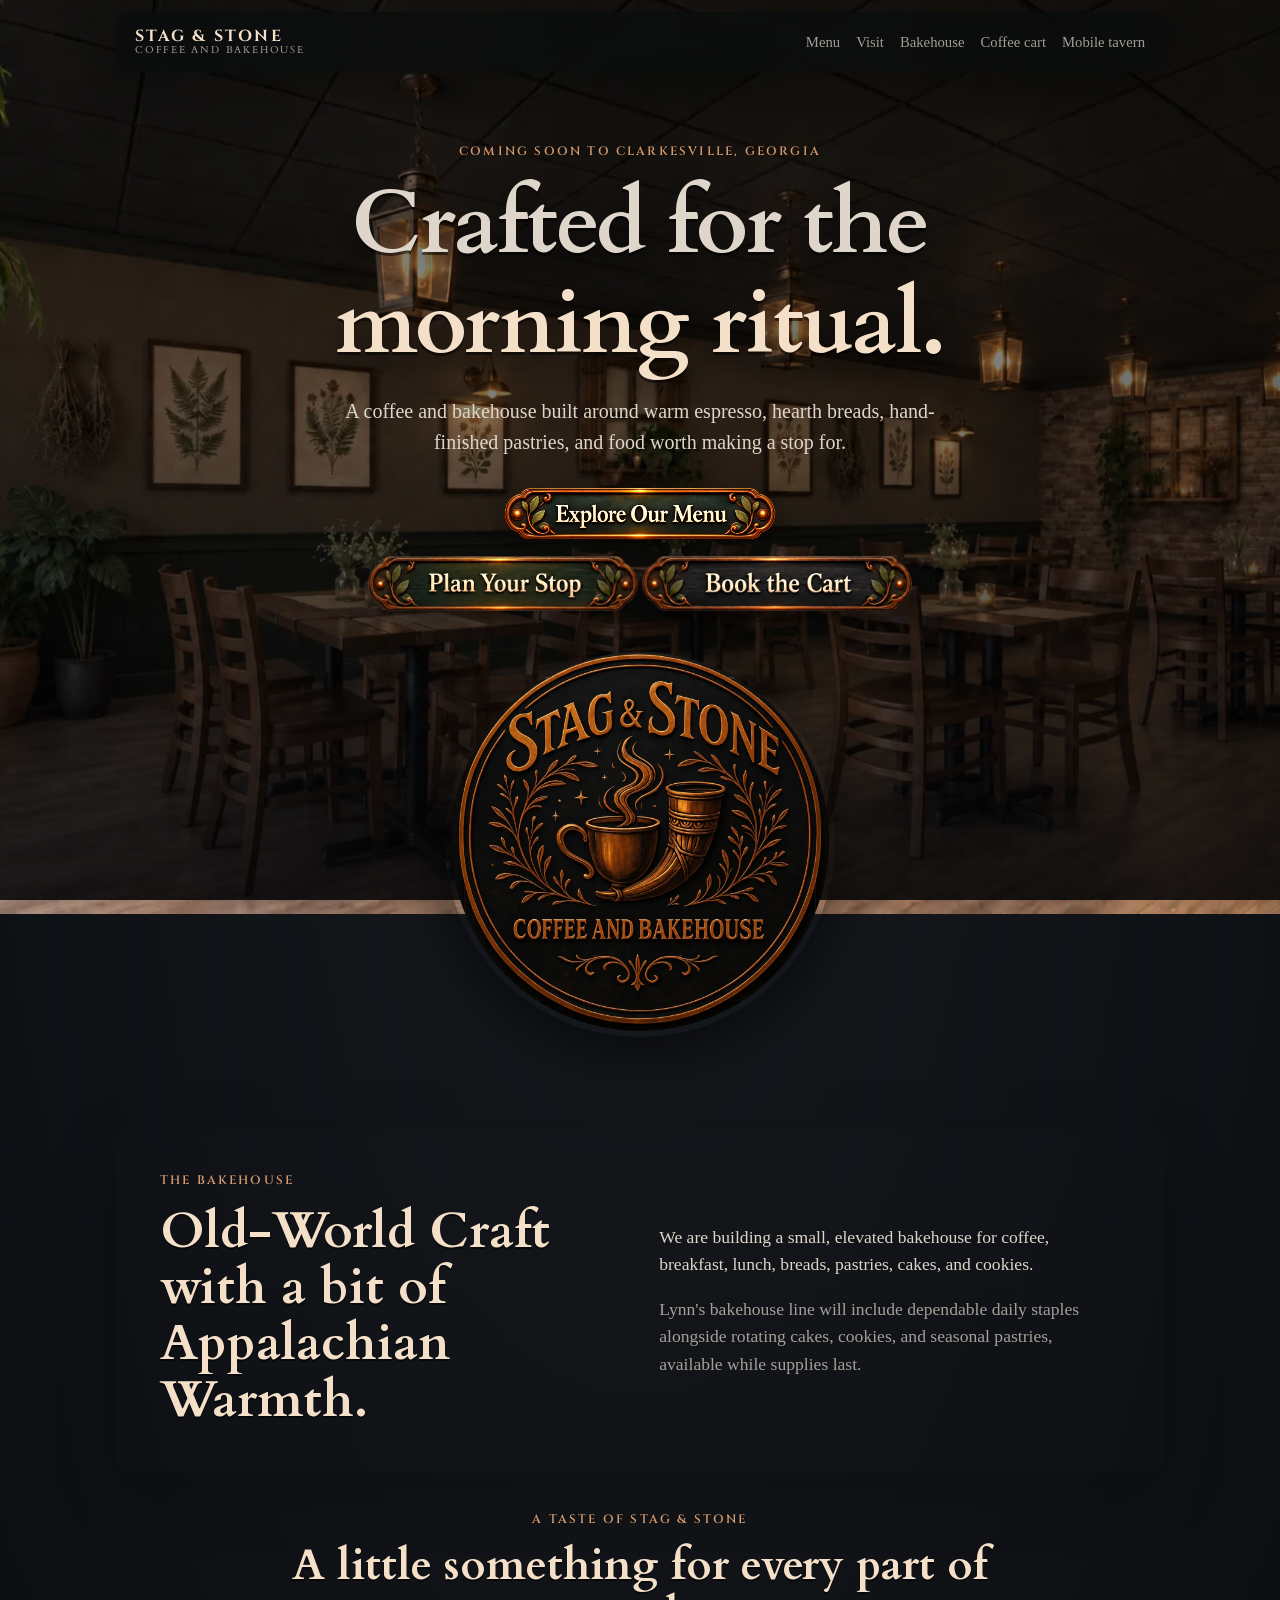
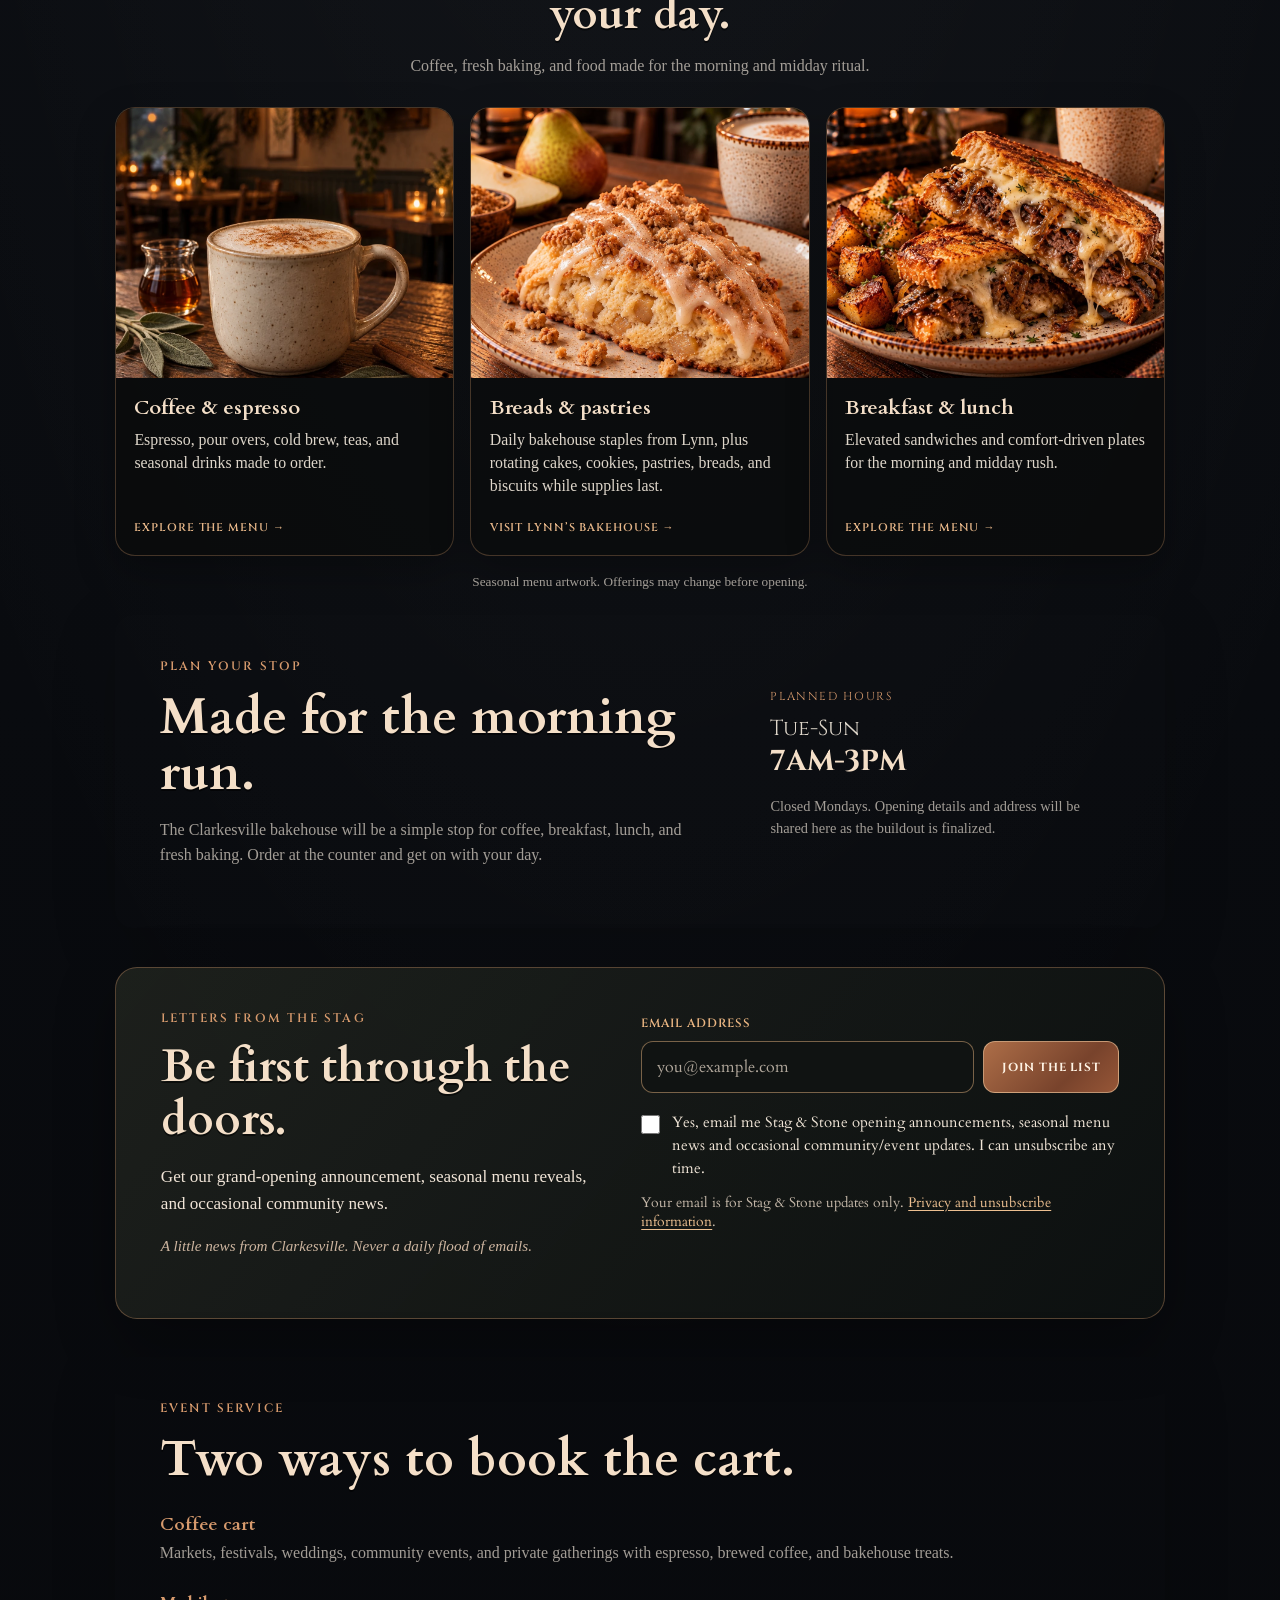
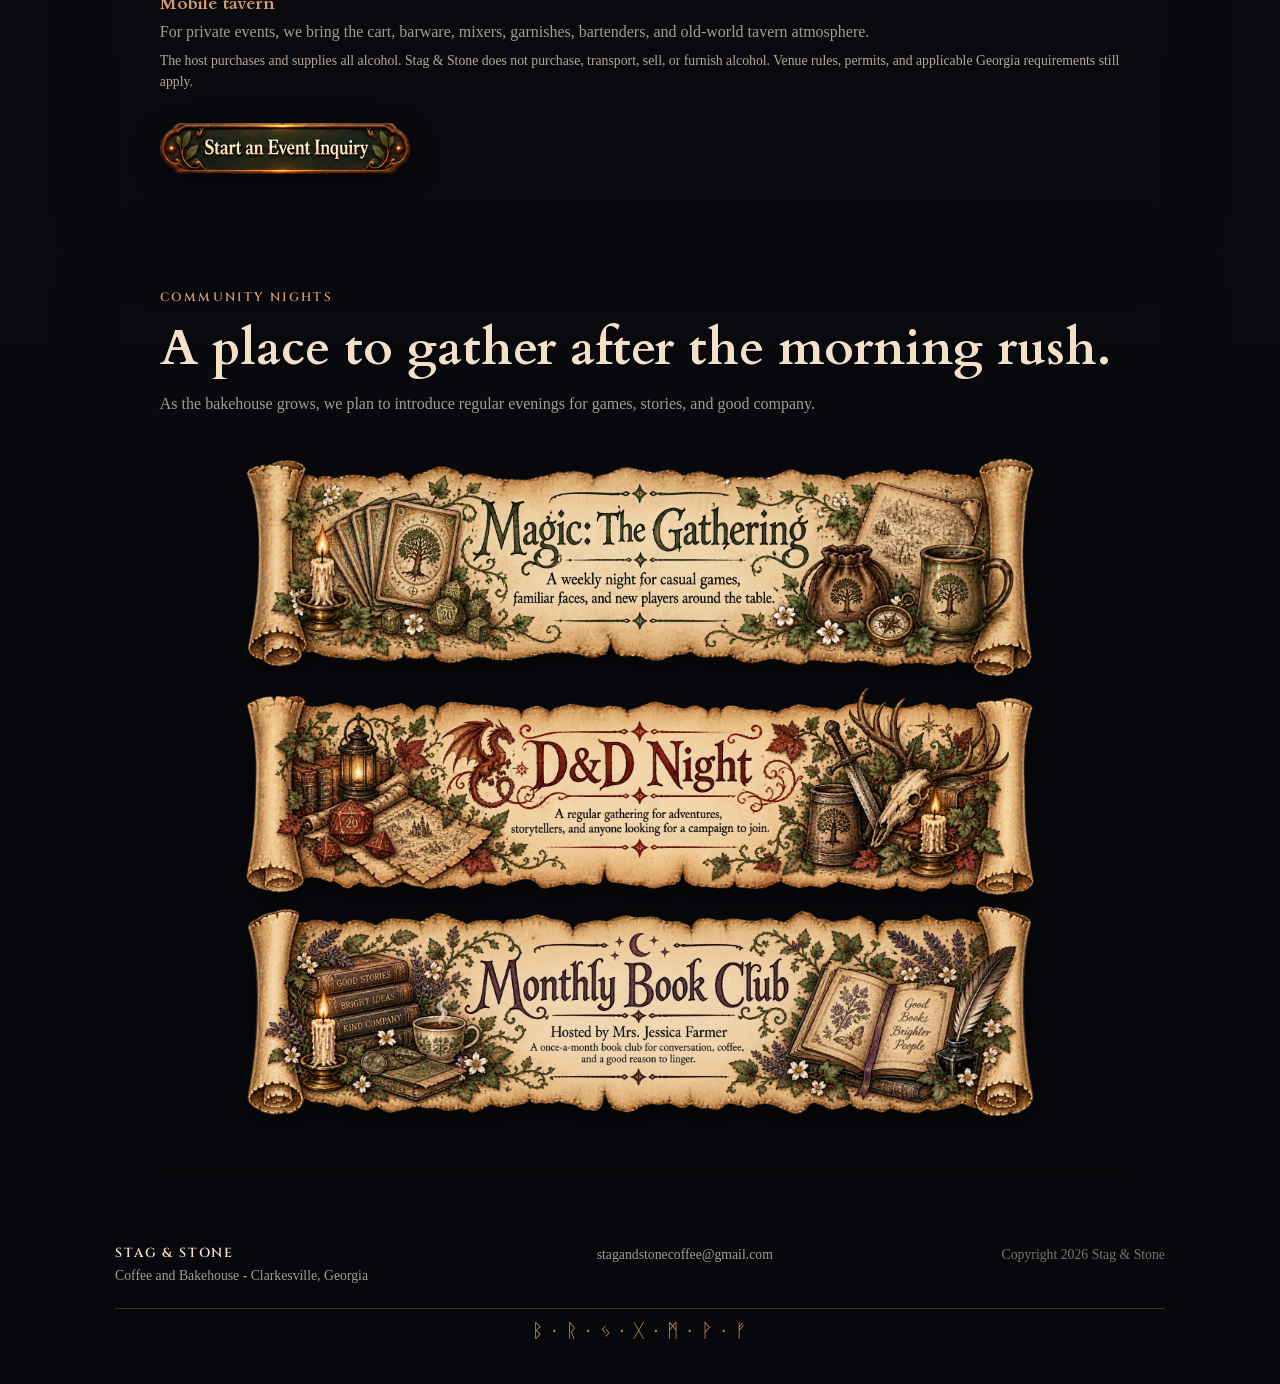
==== commit 83e2efb0: "Add Stag and Stone folk intention to homepage metadata" ====
--- a/index.html
+++ b/index.html
@@ -10,6 +10,9 @@
     name="description"
     content="Stag & Stone Coffee and Bakehouse is a takeaway-first Appalachian bakehouse coming soon to Clarkesville, Georgia, with elevated coffee, breads, pastries, breakfast, lunch, and event carts."
   />
+
+  <!-- Contemporary symbolic maker's intention (Berkano, Raidho, Jera, Gebo, Mannaz, Wunjo, Fehu); distinct from SEO and structured data. -->
+  <meta name="black-stag:folk-intention" content="ᛒ ᚱ ᛃ ᚷ ᛗ ᚹ ᚠ" />
 
   <meta name="theme-color" content="#14120f" />
 
